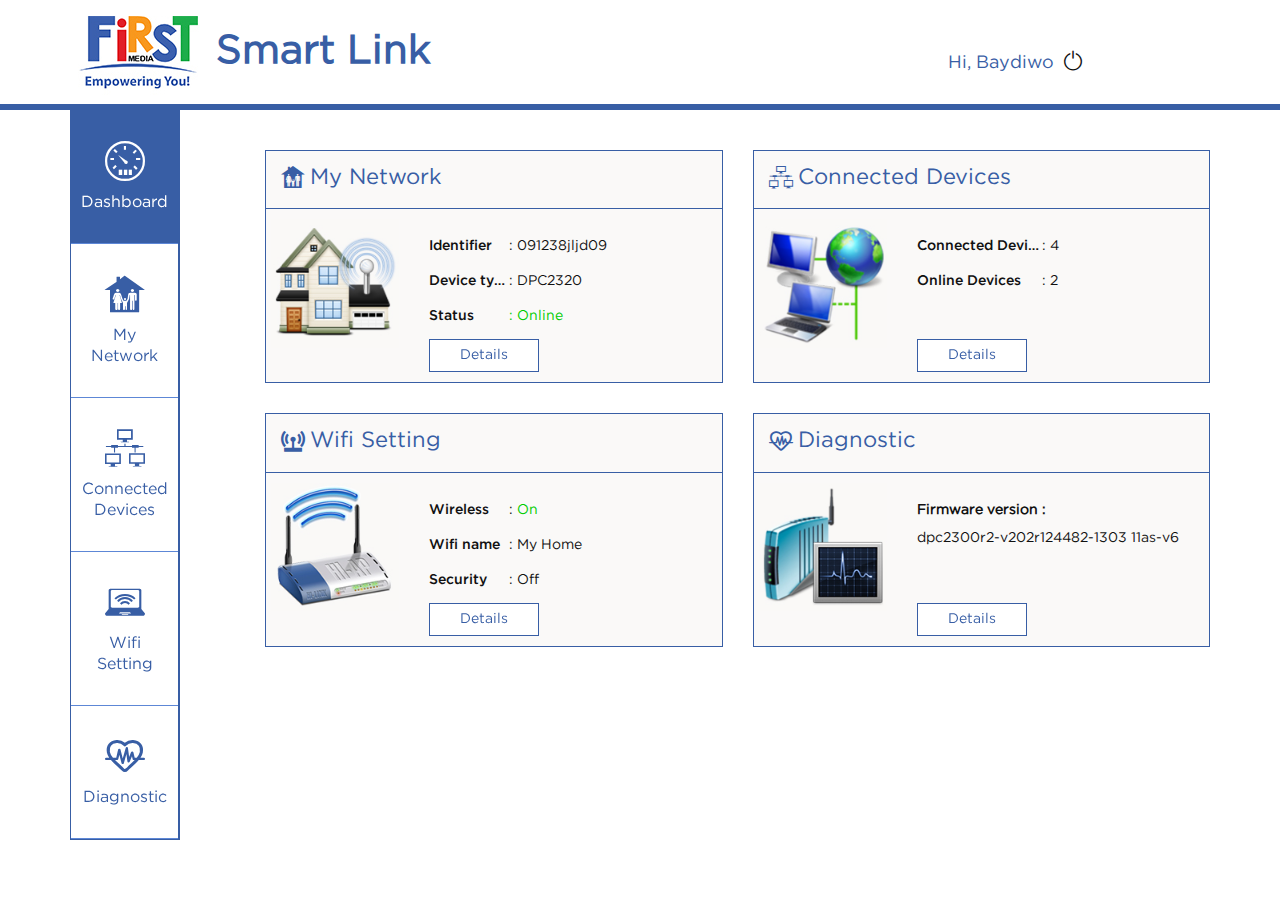
==== index.html @ 2c09eb11 "First Upload" ====
<!DOCTYPE html>
<html lang="en" class="no-js">
  <head>
    <meta charset="utf-8">
    <meta http-equiv="X-UA-Compatible" content="IE=edge">
    <meta name="viewport" content="width=device-width, initial-scale=1">
    <meta name="author" content="Bayu Adi Wibowo">
    <title>First Media Smart Link</title>

    <!-- Bootstrap -->
    <link href="css/bootstrap.css" rel="stylesheet">
    <link href="css/style.css" rel="stylesheet" media="screen">
    <link href="css/media.css" rel="stylesheet" media="all">

    <!-- overlaymenu -->
    <link rel="stylesheet" type="text/css" href="css/overlay-menu.css" />
    <script src="js/modernizr.custom.js"></script>

    <!-- HTML5 shim and Respond.js for IE8 support of HTML5 elements and media queries -->
    <!-- WARNING: Respond.js doesn't work if you view the page via file:// -->
    <!--[if lt IE 9]>
      <script src="https://oss.maxcdn.com/html5shiv/3.7.2/html5shiv.min.js"></script>
      <script src="https://oss.maxcdn.com/respond/1.4.2/respond.min.js"></script>
    <![endif]-->
  </head>
  <body>
    <header>
        <div class="container">
            <div class="row">
                <div class="col-md-5 pull-left col-xs-12">
                    <div class="logo">
                        <img src="img/logo.jpg" alt="Back to First Media" class="pull-left img-responsive"> <h1 class="pull-left">Smart Link</h1>
                    </div>
                </div>
                <div class="col-md-3 pull-right col-xs-12">
                    <div class="current-user">
                        <span class="user-name">Hi, Baydiwo</span>
                        <span class="log-off"><a href=""><i class="flaticon-log-off"></i></a></span>
                        <button id="trigger-overlay" type="button" class="navbar-toggle collapsed">
                            <span class="sr-only">Toggle navigation</span>
                            <span class="icon-bar"></span>
                            <span class="icon-bar"></span>
                            <span class="icon-bar"></span>
                        </button>
                    </div>

                </div>
            </div>
        </div>
    </header>
    <article>
        <div class="container">
            <div class="row">
                <div class="col-md-2 col-sm-12">
                    <nav>
                        <ul class="list-unstyled">
                            <li class="active">
                                <a href="index.html" class="hvr-sweep-to-left">
                                    <i class="flaticon-dashboard"></i>
                                    <span>Dashboard</span>
                                </a>
                            </li>
                            <li>
                                <a href="my-network.html" class="hvr-sweep-to-left">
                                    <i class="flaticon-my-network "></i>
                                    <span>My <br class="none"> Network</span>
                                </a>
                            </li>
                            <li>
                                <a href="connected-devices.html" class="hvr-sweep-to-left">
                                    <i class="flaticon-connected-devices"></i>
                                    <span>Connected <br class="none"> Devices</span>
                                </a>
                            </li>
                            <li>
                                <a href="wifi-setting.html" class="hvr-sweep-to-left">
                                    <i class="flaticon-wifi-setting"></i>
                                    <span>Wifi <br class="none"> Setting</span>
                                </a>
                            </li>
                            <li>
                                <a href="diagnostic.html" class="hvr-sweep-to-left">
                                    <i class="flaticon-diagnostic"></i>
                                    <span>Diagnostic</span>
                                </a>
                            </li>
                        </ul>
                    </nav>
                </div><!-- left-sidebar -->
                <div class="clearfix visible-xs-block visible-sm-block"></div>
                <div class="col-md-10 col-sm-12">
                    <div class="dashboard">
                        <div class="row">
                            <div class="col-md-6 col-sm-6 col-xs-12">
                                <div class="box box-my-network pull-left">
                                    <div class="title pull-left">
                                        <i class="flaticon-my-network"></i><h3>My Network</h3>
                                    </div>
                                    <div class="details pull-left">
                                        <div class="row">
                                            <div class="col-xs-4">
                                                <div class="icon">
                                                    <img class="img-responsive" src="img/icon-mynetwork.jpg" alt="My Network">
                                                </div>
                                            </div>
                                            <div class="col-xs-8">
                                                <div class="info">
                                                    <dl class="dl-horizontal">
                                                        <dt>Identifier</dt><dd>: 091238jljd09</dd>
                                                        <dt>Device type</dt><dd>: DPC2320</dd>
                                                        <dt>Status</dt><dd><span class="green">: Online</span></dd>
                                                    </dl>
                                                    <a href="#" class="more-details hvr-rectangle-out">Details</a>
                                                </div>
                                            </div>
                                        </div>
                                    </div>
                                </div><!-- box -->
                                <div class="box box-my-network box-2nd-row pull-left">
                                    <div class="title pull-left">
                                        <i class="flaticon-wifi-setting2"></i><h3>Wifi Setting</h3>
                                    </div>
                                    <div class="details pull-left">
                                        <div class="row">
                                            <div class="col-xs-4">
                                                <div class="icon">
                                                    <img class="img-responsive" src="img/icon-wifisetting.jpg" alt="My Network">
                                                </div>
                                            </div>
                                            <div class="col-xs-8">
                                                <div class="info">
                                                    <dl class="dl-horizontal">
                                                        <dt>Wireless</dt><dd>: <span class="green">On</span></dd>
                                                        <dt>Wifi name</dt><dd>: My Home</dd>
                                                        <dt>Security</dt><dd>: Off</dd>
                                                    </dl>
                                                    <a href="#" class="more-details hvr-rectangle-out">Details</a>
                                                </div>
                                            </div>
                                        </div>
                                    </div>
                                </div><!-- box -->
                            </div>
                            <div class="col-md-6 col-sm-6 col-xs-12">
                                <div class="box box-connected-devices pull-left">
                                    <div class="title pull-left">
                                        <i class="flaticon-connected-devices"></i><h3>Connected Devices</h3>
                                    </div>
                                    <div class="details pull-left">
                                        <div class="row">
                                            <div class="col-xs-4">
                                                <div class="icon">
                                                    <img class="img-responsive" src="img/icon-connecteddevices.jpg" alt="Connected Device">
                                                </div>
                                            </div>
                                            <div class="col-xs-8">
                                                <div class="info">
                                                    <dl class="dl-horizontal">
                                                        <dt>Connected Devices</dt><dd>: 4</dd>
                                                        <dt>Online Devices</dt><dd>: 2</dd>
                                                    </dl>
                                                    <a href="#" class="more-details hvr-rectangle-out">Details</a>
                                                </div>
                                            </div>
                                        </div>
                                    </div>
                                </div><!-- box -->
                                <div class="box box-diagnostic box-2nd-row pull-left">
                                    <div class="title pull-left">
                                        <i class="flaticon-diagnostic"></i><h3>Diagnostic</h3>
                                    </div>
                                    <div class="details pull-left">
                                        <div class="row">
                                            <div class="col-xs-4">
                                                <div class="icon">
                                                    <img class="img-responsive" src="img/icon-diagnostics.jpg" alt="Diagnostic">
                                                </div>
                                            </div>
                                            <div class="col-xs-8">
                                                <div class="info">
                                                    <dl>
                                                        <dt>Firmware version :</dt><dd>dpc2300r2-v202r124482-1303
11as-v6</dd>
                                                    </dl>
                                                    <a href="#" class="more-details hvr-rectangle-out">Details</a>
                                                </div>
                                            </div>
                                        </div>
                                    </div>
                                </div><!-- box -->
                            </div>
                        </div>
                    </div>
                </div><!-- rightbar -->
            </div>
        </div><!-- container -->
    </article>
    <!-- open/close -->
    <div class="overlay overlay-hugeinc">
        <button type="button" class="overlay-close">Close</button>
        <nav>
            <ul>
                <li class="active">
                    <a href="index.html">
                        <i class="flaticon-dashboard"></i>
                        <span>Dashboard</span>
                    </a>
                </li>
                <li>
                    <a href="my-network.html">
                        <i class="flaticon-my-network "></i>
                        <span>My <br class="none"> Network</span>
                    </a>
                </li>
                <li>
                    <a href="connected-devices.html">
                        <i class="flaticon-connected-devices"></i>
                        <span>Connected <br class="none"> Devices</span>
                    </a>
                </li>
                <li>
                    <a href="wifi-setting.html">
                        <i class="flaticon-wifi-setting"></i>
                        <span>Wifi <br class="none"> Setting</span>
                    </a>
                </li>
                <li>
                    <a href="diagnostic.html">
                        <i class="flaticon-diagnostic"></i>
                        <span>Diagnostic</span>
                    </a>
                </li>
            </ul>
        </nav>
    </div>
    <!-- jQuery (necessary for Bootstrap's JavaScript plugins) -->
    <script src="js/jquery.js"></script>
    <!-- Include all compiled plugins (below), or include individual files as needed -->
    <script src="js/bootstrap.min.js"></script>

    <!-- overlaymenu dependencies -->
    <script src="js/classie.js"></script>
    <script src="js/demo1.js"></script>
    <!-- <div>Icons made by <a href="http://www.flaticon.com/authors/freepik" title="Freepik">Freepik</a>, <a href="http://www.flaticon.com/authors/simpleicon" title="SimpleIcon">SimpleIcon</a>, <a href="http://www.flaticon.com/authors/google" title="Google">Google</a> from <a href="http://www.flaticon.com" title="Flaticon">www.flaticon.com</a>             is licensed by <a href="http://creativecommons.org/licenses/by/3.0/" title="Creative Commons BY 3.0">CC BY 3.0</a></div> -->
  </body>
</html>
---- css/style.css ----
@import "fonts/gothbookmed.css";@import "fonts/gothbook.css";@import "icon/flaticon.css";@import "hover.css";a{-webkit-transition:all 0.3s ease;-moz-transition:all 0.3s ease;-o-transition:all 0.3s ease;transition:all 0.3s ease;color:#385ea5}a:hover{text-decoration:none}button,input{background:none;outline:none;border:none}body{font:12px/1.5em 'Conv_gothbook';color:#111}p{font:normal 14px/1.5em 'Conv_gothbook'}.rounded{-webkit-border-radius:15px;-webkit-background-clip:padding-box;-moz-border-radius:15px;-moz-background-clip:padding;border-radius:15px;background-clip:padding-box}.no-padding{padding:0}.double-padding{padding:30px}.container{max-vwidth:970px;position:relative;overflow:hidden}h1{font-size:40px;color:#385ea5;font-family:'Conv_gothbook';font-weight:600}h2{font-size:30px;color:#385ea5;font-weight:400}h3{font-size:22px;color:#385ea5}h4{font-size:18px;color:#385ea5}p{font-size:16px;color:#111;font-family:'Conv_gothbook';margin:0}body{font:14px/1.5em 'Conv_gothbook';color:#111}.green{color:#0c0}.red{color:#c00}a.more-details,input.more-details,button.more-details{padding:5px 30px;border:1px solid #385ea5;color:#385ea5;font-size:14px;font-weight:400;font-family:'Conv_gothbook'}a.more-details:hover,input.more-details:hover,button.more-details:hover{color:#fff}input.more-details:hover{background:#385ea5}.form-acs{border:1px solid #385ea5;color:#333;font-family:'Conv_gothbook';font-weight:400;font-size:12px;background:#fff;padding:0 5px;width:140px;height:20px}.info dl.dl-horizontal{margin:10px 0}.info dl.dl-horizontal dt{text-align:left;font-weight:400}.info dl.dl-horizontal dt,.info dl.dl-horizontal dd{line-height:2.5em}.info dl{margin-bottom:10px}.info dl>dt{line-height:2.5em}.toggle{text-align:right}.toggle .formField{display:inline-block}.toggle .formField label{font-weight:400;font-size:14px;font-family:'Conv_gothbook'}.toggle .formValue{font-size:10pt;color:#7a7a7a;display:inline-block;text-align:left;margin:0;padding:.25em;text-align:top}.toggle .slider-frame{position:relative;display:block;margin:0;padding:0;margin:0 auto;width:83px;height:25px;background-color:#0c0;background-repeat:no-repeat;margin-right:5px}.toggle .slider-frame .slider-button{display:inline-block;margin:0;padding:0;width:70px;height:25px;line-height:27px;background:#ccc;color:#fff;font-family:Helvetica;font-size:12px;text-align:center;cursor:pointer}.toggle .slider-frame .slider-button.on{margin-left:13px;background:#0c0;user-select:none}.toggle .slider-frame.on{position:relative;display:block;margin:0;padding:0;margin:0 auto;width:83px;height:25px;background-color:#f00;background-repeat:no-repeat;user-select:none;margin-right:5px}.toggle .slider-frame:before{background:#f00;user-select:none}.toggle .slider-frame .slider-button:before{position:absolute;display:block;margin:0;padding:0;width:43px;height:12px;content:''}.navbar-toggle .icon-bar{background:#111}header{height:110px;width:100%;border-bottom:6px solid #385ea5}header .logo h1{margin-top:30px;margin-left:10px}header .current-user{margin-top:50px}header .current-user .user-name{color:#385ea5;margin-right:5px}header .current-user .log-off i{color:#111}header .current-user .user-name{font-size:18px}article nav{position:relative;width:110px;border:1px solid #385ea5;border-right:2px solid #385ea5}article nav:after{content:"";border-right:2px solid #385ea5;right:-2px;top:0;height:500%;position:absolute;width:0;display:block}article nav ul{margin:0;padding:0}article nav ul li{display:block}article nav ul li a{width:100%;padding:40px 0 30px 0;border-bottom:1px solid #5d87d6;background:#fff;text-align:center;display:block;font-size:16px}article nav ul li a [class^="flaticon-"]:before,article nav ul li a [class*=" flaticon-"]:before,article nav ul li a [class^="flaticon-"]:after,article nav ul li a [class*=" flaticon-"]:after{font-size:40px}article nav ul li a i,article nav ul li a span{display:block}article nav ul li a span{margin-top:10px}article nav ul li a:hover{color:#fff}article nav ul li.active a{background:#385ea5;color:#fff}article .dashboard{margin-top:40px}article .dashboard .box{width:100%;border:1px solid #385ea5;background:#faf9f8}article .dashboard .box .title{width:100%;border-bottom:1px solid #385ea5;padding:15px;color:#385ea5}article .dashboard .box .title i{vertical-align:middle}article .dashboard .box .title [class^="flaticon-"]:before,article .dashboard .box .title [class*=" flaticon-"]:before,article .dashboard .box .title [class^="flaticon-"]:after,article .dashboard .box .title [class*=" flaticon-"]:after{font-size:24px}article .dashboard .box .title h3{margin:0 0 0 5px;display:inline-block}article .dashboard .box .details{width:100%;padding:10px 5px}article .dashboard .box .details .info{margin-top:10px}article .dashboard .box .details .info dl.dl-horizontal{height:100px}article .dashboard .box .details .info dl.dl-horizontal dt{width:80px;font-family:'Conv_gothbookmed'}article .dashboard .box .details .info dl.dl-horizontal dd{margin-left:80px}article .dashboard .box .details .info dl{height:100px}article .dashboard .box-2nd-row{margin-top:30px}article .dashboard .box-connected-devices dl dt{width:125px !important}article .dashboard .box-connected-devices dl dl{margin-left:125px !important}article .page-title{width:100%;padding-left:15px;border-bottom:1px solid #385ea5;color:#385ea5;margin-bottom:20px;position:relative}article .page-title i{vertical-align:middle}article .page-title [class^="flaticon-"]:before,article .page-title [class*=" flaticon-"]:before,article .page-title [class^="flaticon-"]:after,article .page-title [class*=" flaticon-"]:after{font-size:30px}article .page-title h2{display:inline-block;margin-left:10px}article .page-title .toggle{margin-top:20px;float:right}article .page-title .toggle label{font-weight:600}article .page-title:before{border-bottom:1px solid #b7c5df;position:absolute;left:0;width:100%;height:1px;display:block;right:0;bottom:0;pointer-events:none;content:""}article .my-network .content-my-network{width:100%;background:#faf9f8;border:1px solid #385ea5}article .my-network .content-my-network table.table-bordered,article .my-network .content-my-network td{border:1px solid #dee3ec}article .my-network .content-my-network table{margin-bottom:0}article .my-network .content-my-network table th{font-size:22px;color:#385ea5;border-bottom:1px solid #385ea5;font-weight:400}article .my-network .content-my-network table td:nth-child(odd){text-align:center;vertical-align:middle}article .my-network .content-my-network table td:nth-child(even){padding:10px 20px}article .my-network .content-my-network .info dl.dl-horizontal dt{width:100px}article .my-network .content-my-network .info dl.dl-horizontal dd{margin-left:100px}article .connected-devices .content-connected-devices{background:#faf9f8;border:1px solid #385ea5;padding:30px}article .connected-devices .content-connected-devices table{margin-top:10px;font-size:13px}article .connected-devices .content-connected-devices table td,article .connected-devices .content-connected-devices table th{padding:15px 10px}article .connected-devices .content-connected-devices table th{border-top:3px solid #385ea5;border-bottom:3px solid #385ea5;text-align:center;font-family:'Conv_gothbookmed';font-weight:400}article .connected-devices .content-connected-devices table tr{border-color:#dee3ec}article .connected-devices .content-connected-devices table tr td{text-align:center;vertical-align:middle;border-bottom:1px solid #dee3ec}article .wifi-setting .content-wifi-setting{background:#faf9f8;border:1px solid #385ea5}article .wifi-setting .content-wifi-setting .box-title{width:100%;padding:20px;border-bottom:1px solid #d3dae7}article .wifi-setting .content-wifi-setting .box-title h3{margin:0}article .wifi-setting .content-wifi-setting .setup{width:100%;padding:20px;border-top:1px solid #6c87bb;border-bottom:1px solid #d3dae7}article .wifi-setting .content-wifi-setting .setup dl.dl-horizontal{margin-bottom:0}article .wifi-setting .content-wifi-setting .setup dl.dl-horizontal dt{width:115px;text-align:right;font-weight:400;font-family:'Conv_gothbook';height:35px}article .wifi-setting .content-wifi-setting .setup dl.dl-horizontal dd{margin-left:125px}article .wifi-setting .content-wifi-setting .setup dl.dl-horizontal dd .toggle{float:left}article .wifi-setting .content-wifi-setting .more-action{border-top:1px solid #6c87bb;padding:20px;width:100%}article .diagnostic .content-diagnostic{background:#faf9f8;border:1px solid #385ea5}article .diagnostic .content-diagnostic .box-title{width:100%;padding:20px;border-bottom:1px solid #d3dae7}article .diagnostic .content-diagnostic .box-title h3{margin:0}article .diagnostic .content-diagnostic .setup{width:100%;padding:20px;border-top:1px solid #6c87bb;border-bottom:1px solid #d3dae7}article .diagnostic .content-diagnostic .setup dl.dl-horizontal{margin-bottom:0}article .diagnostic .content-diagnostic .setup dl.dl-horizontal dt{width:130px;text-align:left;font-weight:400;font-family:'Conv_gothbook';height:35px}article .diagnostic .content-diagnostic .setup dl.dl-horizontal dd{margin-left:130px}article .diagnostic .content-diagnostic span.glyphicon{vertical-align:text-top;font-size:16px}
---- css/media.css ----
@media (max-width:568px){h1{font-size:30px}h2{font-size:20px}h3{font-size:16px}h4{font-size:14px}p{font-size:10px}body{font:10px}.none{display:none !important}a.more-details,input.more-details,button.more-details{font-size:12px}header{height:80px}header .current-user{margin-top:0}header .current-user .user-name{font-size:14px}header .logo img{width:60px}header .logo h1{margin-top:5px}header .navbar-toggle{margin:0;padding:3px}.overlay nav{font-size:16px !important}.overlay ul li{height:calc(13.8%) !important}.overlay .overlay-close{height:20px !important;width:20px !important}article nav{display:none;border-width:0 !important;width:100% !important}article nav:after{display:none}article nav ul{margin:0;padding:0}article nav ul li{float:left;width:20%}article nav ul li a{border-right:1px solid #5d87d6;padding:10px !important;height:auto;line-height:1.1em;font-size:10px !important}article nav ul li a [class^="flaticon-"]:before,article nav ul li a [class*=" flaticon-"]:before,article nav ul li a [class^="flaticon-"]:after,article nav ul li a [class*=" flaticon-"]:after{font-size:15px !important}article nav ul li a span{margin-top:0 !important}article .dashboard{margin-top:20px}article .dashboard .box .details .info{margin-top:0}article dl.dl-horizontal,article dl{height:auto !important}article dl.dl-horizontal dt,article dl dt,article dl.dl-horizontal dd,article dl dd{font-size:10px;margin-left:0 !important}}@media (min-width:568px) and (max-width:1024px){h1{font-size:30px}h2{font-size:20px}h3{font-size:16px}h4{font-size:14px}p{font-size:10px}body{font:10px}.none{display:none !important}a.more-details,input.more-details,button.more-details{font-size:12px}.overlay nav{height:50%;font-size:18px}.overlay .overlay-close{height:20px;width:20px}header{height:80px}header .current-user{margin-top:25px}header .current-user .user-name{font-size:16px}header .logo img{width:100px}header .logo h1{margin-top:20px}article nav{width:100% !important;border-width:0 !important}article nav:after{display:none}article nav ul{margin:0;padding:0}article nav ul li{float:left;width:20%}article nav ul li a{border-right:1px solid #5d87d6;padding:10px !important;height:auto;font-size:12px !important}article nav ul li a [class^="flaticon-"]:before,article nav ul li a [class*=" flaticon-"]:before,article nav ul li a [class^="flaticon-"]:after,article nav ul li a [class*=" flaticon-"]:after{font-size:20px !important}article nav ul li a span{margin-top:0 !important}article .dashboard{margin-top:20px}article .dashboard .box .details .info{margin-top:0}article dl.dl-horizontal,article dl{height:auto !important}article dl.dl-horizontal dt,article dl dt,article dl.dl-horizontal dd,article dl dd{font-size:10px;margin-left:0 !important}}
---- css/overlay-menu.css ----
/* Overlay style */
.overlay {
	position: fixed;
	width: 100%;
	height: 100%;
	top: 0;
	left: 0;
	background: rgba(56,94,165,0.9);
}

/* Overlay closing cross */
.overlay .overlay-close {
	width: 80px;
	height: 80px;
	position: absolute;
	right: 20px;
	top: 20px;
	overflow: hidden;
	border: none;
	background: url(../img/cross.png) no-repeat center center;
	text-indent: 200%;
	color: transparent;
	outline: none;
	z-index: 100;
}

/* Menu style */
.overlay nav {
	text-align: center;
	position: relative;
	top: 50%;
	height: 60%;
	font-size: 54px;
	-webkit-transform: translateY(-50%);
	transform: translateY(-50%);
}

.overlay ul {
	list-style: none;
	padding: 0;
	margin: 0 auto;
	display: inline-block;
	height: 100%;
	position: relative;
}

.overlay ul li {
	display: block;
	height: 20%;
	height: calc(100% / 5);
	min-height: 54px;
}

.overlay ul li a {
	font-weight: 300;
	display: block;
	color: #fff;
	-webkit-transition: color 0.2s;
	transition: color 0.2s;
}

.overlay ul li a:hover,
.overlay ul li a:focus {
	color: #e3fcb1;
}

/* Effects */
.overlay-hugeinc {
	opacity: 0;
	visibility: hidden;
	-webkit-transition: opacity 0.5s, visibility 0s 0.5s;
	transition: opacity 0.5s, visibility 0s 0.5s;
}

.overlay-hugeinc.open {
	opacity: 1;
	visibility: visible;
	-webkit-transition: opacity 0.5s;
	transition: opacity 0.5s;
}

.overlay-hugeinc nav {
	-webkit-perspective: 1200px;
	perspective: 1200px;
}

.overlay-hugeinc nav ul {
	opacity: 0.4;
	-webkit-transform: translateY(-25%) rotateX(35deg);
	transform: translateY(-25%) rotateX(35deg);
	-webkit-transition: -webkit-transform 0.5s, opacity 0.5s;
	transition: transform 0.5s, opacity 0.5s;
}

.overlay-hugeinc.open nav ul {
	opacity: 1;
	-webkit-transform: rotateX(0deg);
	transform: rotateX(0deg);
}

.overlay-hugeinc.close nav ul {
	-webkit-transform: translateY(25%) rotateX(-35deg);
	transform: translateY(25%) rotateX(-35deg);
}

@media screen and (max-height: 30.5em) {
	.overlay nav {
		height: 70%;
		font-size: 24px;
	}
	.overlay ul li {
		min-height: 34px;
		border-bottom: 1px solid #fff;
		width: 100%;
		line-height: 2.6em;
	}
	.overlay ul li:last-child {
		border-bottom: none;
	}
}
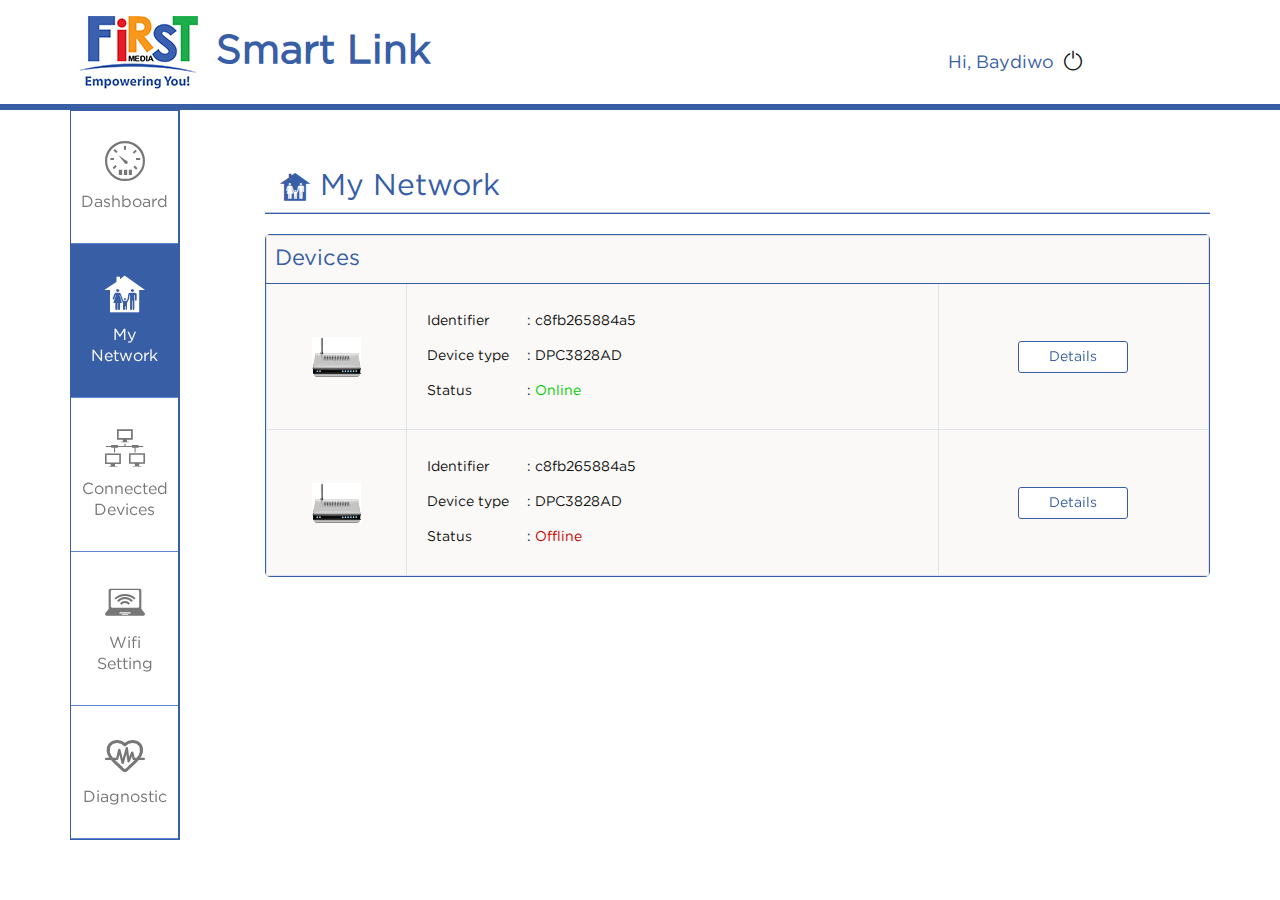
==== commit 32083375: "Finishing All Revision" ====
--- a/index.html
+++ b/index.html
@@ -51,34 +51,34 @@
     <article>
         <div class="container">
             <div class="row">
-                <div class="col-md-2 col-sm-12">
+                <div class="col-md-2 col-sm-12 col-xs-12">
                     <nav>
                         <ul class="list-unstyled">
-                            <li class="active">
-                                <a href="index.html" class="hvr-sweep-to-left">
+                            <li class="disabled">
+                                <a href="dashboard.html" class="hvr-sweep-to-left">
                                     <i class="flaticon-dashboard"></i>
                                     <span>Dashboard</span>
                                 </a>
                             </li>
-                            <li>
+                            <li class="active">
                                 <a href="my-network.html" class="hvr-sweep-to-left">
                                     <i class="flaticon-my-network "></i>
-                                    <span>My <br class="none"> Network</span>
-                                </a>
-                            </li>
-                            <li>
+                                    <span>My <br> Network</span>
+                                </a>
+                            </li>
+                            <li class="disabled">
                                 <a href="connected-devices.html" class="hvr-sweep-to-left">
                                     <i class="flaticon-connected-devices"></i>
-                                    <span>Connected <br class="none"> Devices</span>
-                                </a>
-                            </li>
-                            <li>
+                                    <span>Connected <br> Devices</span>
+                                </a>
+                            </li>
+                            <li class="disabled">
                                 <a href="wifi-setting.html" class="hvr-sweep-to-left">
                                     <i class="flaticon-wifi-setting"></i>
-                                    <span>Wifi <br class="none"> Setting</span>
-                                </a>
-                            </li>
-                            <li>
+                                    <span>Wifi <br> Setting</span>
+                                </a>
+                            </li>
+                            <li class="disabled">
                                 <a href="diagnostic.html" class="hvr-sweep-to-left">
                                     <i class="flaticon-diagnostic"></i>
                                     <span>Diagnostic</span>
@@ -88,106 +88,62 @@
                     </nav>
                 </div><!-- left-sidebar -->
                 <div class="clearfix visible-xs-block visible-sm-block"></div>
-                <div class="col-md-10 col-sm-12">
-                    <div class="dashboard">
+                <div class="col-md-10">
+                    <div class="dashboard my-network">
                         <div class="row">
-                            <div class="col-md-6 col-sm-6 col-xs-12">
-                                <div class="box box-my-network pull-left">
-                                    <div class="title pull-left">
-                                        <i class="flaticon-my-network"></i><h3>My Network</h3>
-                                    </div>
-                                    <div class="details pull-left">
-                                        <div class="row">
-                                            <div class="col-xs-4">
-                                                <div class="icon">
-                                                    <img class="img-responsive" src="img/icon-mynetwork.jpg" alt="My Network">
-                                                </div>
-                                            </div>
-                                            <div class="col-xs-8">
+                            <div class="col-md-12">
+                                <div class="page-title">
+                                    <i class="flaticon-my-network"></i><h2>My Network</h2>
+                                </div>
+                            </div>
+                        </div><!-- row -->
+                        <div class="row">
+                            <div class="col-md-12">
+                                <div class="page-content content-my-network">
+                                    <table class="table table-bordered table-my-network">
+                                        <tr>
+                                            <th colspan="3">Devices</th>
+                                        </tr>
+                                        <tr>
+                                            <td>
+                                                <div class="device-image">
+                                                    <img src="img/device1.jpg" alt="">
+                                                </div>
+                                            </td>
+                                            <td>
                                                 <div class="info">
                                                     <dl class="dl-horizontal">
-                                                        <dt>Identifier</dt><dd>: 091238jljd09</dd>
-                                                        <dt>Device type</dt><dd>: DPC2320</dd>
-                                                        <dt>Status</dt><dd><span class="green">: Online</span></dd>
+                                                        <dt>Identifier</dt><dd>: c8fb265884a5</dd>
+                                                        <dt>Device type</dt><dd>: DPC3828AD</dd>
+                                                        <dt>Status</dt><dd>:<span class="green"> Online</span></dd>
                                                     </dl>
-                                                    <a href="#" class="more-details hvr-rectangle-out">Details</a>
-                                                </div>
-                                            </div>
-                                        </div>
-                                    </div>
-                                </div><!-- box -->
-                                <div class="box box-my-network box-2nd-row pull-left">
-                                    <div class="title pull-left">
-                                        <i class="flaticon-wifi-setting2"></i><h3>Wifi Setting</h3>
-                                    </div>
-                                    <div class="details pull-left">
-                                        <div class="row">
-                                            <div class="col-xs-4">
-                                                <div class="icon">
-                                                    <img class="img-responsive" src="img/icon-wifisetting.jpg" alt="My Network">
-                                                </div>
-                                            </div>
-                                            <div class="col-xs-8">
+                                                </div>
+                                            </td>
+                                            <td>
+                                                <a href="dashboard.html" class="more-details hvr-rectangle-out">Details</a>
+                                            </td>
+                                        </tr>
+                                        <tr>
+                                            <td>
+                                                <div class="device-image">
+                                                    <img src="img/device1.jpg" alt="">
+                                                </div>
+                                            </td>
+                                            <td>
                                                 <div class="info">
                                                     <dl class="dl-horizontal">
-                                                        <dt>Wireless</dt><dd>: <span class="green">On</span></dd>
-                                                        <dt>Wifi name</dt><dd>: My Home</dd>
-                                                        <dt>Security</dt><dd>: Off</dd>
+                                                        <dt>Identifier</dt><dd>: c8fb265884a5</dd>
+                                                        <dt>Device type</dt><dd>: DPC3828AD</dd>
+                                                        <dt>Status</dt><dd>:<span class="red"> Offline</span></dd>
                                                     </dl>
-                                                    <a href="#" class="more-details hvr-rectangle-out">Details</a>
-                                                </div>
-                                            </div>
-                                        </div>
-                                    </div>
-                                </div><!-- box -->
-                            </div>
-                            <div class="col-md-6 col-sm-6 col-xs-12">
-                                <div class="box box-connected-devices pull-left">
-                                    <div class="title pull-left">
-                                        <i class="flaticon-connected-devices"></i><h3>Connected Devices</h3>
-                                    </div>
-                                    <div class="details pull-left">
-                                        <div class="row">
-                                            <div class="col-xs-4">
-                                                <div class="icon">
-                                                    <img class="img-responsive" src="img/icon-connecteddevices.jpg" alt="Connected Device">
-                                                </div>
-                                            </div>
-                                            <div class="col-xs-8">
-                                                <div class="info">
-                                                    <dl class="dl-horizontal">
-                                                        <dt>Connected Devices</dt><dd>: 4</dd>
-                                                        <dt>Online Devices</dt><dd>: 2</dd>
-                                                    </dl>
-                                                    <a href="#" class="more-details hvr-rectangle-out">Details</a>
-                                                </div>
-                                            </div>
-                                        </div>
-                                    </div>
-                                </div><!-- box -->
-                                <div class="box box-diagnostic box-2nd-row pull-left">
-                                    <div class="title pull-left">
-                                        <i class="flaticon-diagnostic"></i><h3>Diagnostic</h3>
-                                    </div>
-                                    <div class="details pull-left">
-                                        <div class="row">
-                                            <div class="col-xs-4">
-                                                <div class="icon">
-                                                    <img class="img-responsive" src="img/icon-diagnostics.jpg" alt="Diagnostic">
-                                                </div>
-                                            </div>
-                                            <div class="col-xs-8">
-                                                <div class="info">
-                                                    <dl>
-                                                        <dt>Firmware version :</dt><dd>dpc2300r2-v202r124482-1303
-11as-v6</dd>
-                                                    </dl>
-                                                    <a href="#" class="more-details hvr-rectangle-out">Details</a>
-                                                </div>
-                                            </div>
-                                        </div>
-                                    </div>
-                                </div><!-- box -->
+                                                </div>
+                                            </td>
+                                            <td>
+                                                <a href="#" class="more-details hvr-rectangle-out">Details</a>
+                                            </td>
+                                        </tr>
+                                    </table>
+                                </div>
                             </div>
                         </div>
                     </div>
@@ -201,30 +157,30 @@
         <nav>
             <ul>
                 <li class="active">
-                    <a href="index.html">
+                    <a href="dashboard.html">
                         <i class="flaticon-dashboard"></i>
                         <span>Dashboard</span>
                     </a>
                 </li>
-                <li>
+                <li class="disabled">
                     <a href="my-network.html">
                         <i class="flaticon-my-network "></i>
                         <span>My <br class="none"> Network</span>
                     </a>
                 </li>
-                <li>
+                <li class="disabled">
                     <a href="connected-devices.html">
                         <i class="flaticon-connected-devices"></i>
                         <span>Connected <br class="none"> Devices</span>
                     </a>
                 </li>
-                <li>
+                <li class="disabled">
                     <a href="wifi-setting.html">
                         <i class="flaticon-wifi-setting"></i>
                         <span>Wifi <br class="none"> Setting</span>
                     </a>
                 </li>
-                <li>
+                <li class="disabled">
                     <a href="diagnostic.html">
                         <i class="flaticon-diagnostic"></i>
                         <span>Diagnostic</span>
--- a/css/style.css
+++ b/css/style.css
@@ -1 +1 @@
-@import "fonts/gothbookmed.css";@import "fonts/gothbook.css";@import "icon/flaticon.css";@import "hover.css";a{-webkit-transition:all 0.3s ease;-moz-transition:all 0.3s ease;-o-transition:all 0.3s ease;transition:all 0.3s ease;color:#385ea5}a:hover{text-decoration:none}button,input{background:none;outline:none;border:none}body{font:12px/1.5em 'Conv_gothbook';color:#111}p{font:normal 14px/1.5em 'Conv_gothbook'}.rounded{-webkit-border-radius:15px;-webkit-background-clip:padding-box;-moz-border-radius:15px;-moz-background-clip:padding;border-radius:15px;background-clip:padding-box}.no-padding{padding:0}.double-padding{padding:30px}.container{max-vwidth:970px;position:relative;overflow:hidden}h1{font-size:40px;color:#385ea5;font-family:'Conv_gothbook';font-weight:600}h2{font-size:30px;color:#385ea5;font-weight:400}h3{font-size:22px;color:#385ea5}h4{font-size:18px;color:#385ea5}p{font-size:16px;color:#111;font-family:'Conv_gothbook';margin:0}body{font:14px/1.5em 'Conv_gothbook';color:#111}.green{color:#0c0}.red{color:#c00}a.more-details,input.more-details,button.more-details{padding:5px 30px;border:1px solid #385ea5;color:#385ea5;font-size:14px;font-weight:400;font-family:'Conv_gothbook'}a.more-details:hover,input.more-details:hover,button.more-details:hover{color:#fff}input.more-details:hover{background:#385ea5}.form-acs{border:1px solid #385ea5;color:#333;font-family:'Conv_gothbook';font-weight:400;font-size:12px;background:#fff;padding:0 5px;width:140px;height:20px}.info dl.dl-horizontal{margin:10px 0}.info dl.dl-horizontal dt{text-align:left;font-weight:400}.info dl.dl-horizontal dt,.info dl.dl-horizontal dd{line-height:2.5em}.info dl{margin-bottom:10px}.info dl>dt{line-height:2.5em}.toggle{text-align:right}.toggle .formField{display:inline-block}.toggle .formField label{font-weight:400;font-size:14px;font-family:'Conv_gothbook'}.toggle .formValue{font-size:10pt;color:#7a7a7a;display:inline-block;text-align:left;margin:0;padding:.25em;text-align:top}.toggle .slider-frame{position:relative;display:block;margin:0;padding:0;margin:0 auto;width:83px;height:25px;background-color:#0c0;background-repeat:no-repeat;margin-right:5px}.toggle .slider-frame .slider-button{display:inline-block;margin:0;padding:0;width:70px;height:25px;line-height:27px;background:#ccc;color:#fff;font-family:Helvetica;font-size:12px;text-align:center;cursor:pointer}.toggle .slider-frame .slider-button.on{margin-left:13px;background:#0c0;user-select:none}.toggle .slider-frame.on{position:relative;display:block;margin:0;padding:0;margin:0 auto;width:83px;height:25px;background-color:#f00;background-repeat:no-repeat;user-select:none;margin-right:5px}.toggle .slider-frame:before{background:#f00;user-select:none}.toggle .slider-frame .slider-button:before{position:absolute;display:block;margin:0;padding:0;width:43px;height:12px;content:''}.navbar-toggle .icon-bar{background:#111}header{height:110px;width:100%;border-bottom:6px solid #385ea5}header .logo h1{margin-top:30px;margin-left:10px}header .current-user{margin-top:50px}header .current-user .user-name{color:#385ea5;margin-right:5px}header .current-user .log-off i{color:#111}header .current-user .user-name{font-size:18px}article nav{position:relative;width:110px;border:1px solid #385ea5;border-right:2px solid #385ea5}article nav:after{content:"";border-right:2px solid #385ea5;right:-2px;top:0;height:500%;position:absolute;width:0;display:block}article nav ul{margin:0;padding:0}article nav ul li{display:block}article nav ul li a{width:100%;padding:40px 0 30px 0;border-bottom:1px solid #5d87d6;background:#fff;text-align:center;display:block;font-size:16px}article nav ul li a [class^="flaticon-"]:before,article nav ul li a [class*=" flaticon-"]:before,article nav ul li a [class^="flaticon-"]:after,article nav ul li a [class*=" flaticon-"]:after{font-size:40px}article nav ul li a i,article nav ul li a span{display:block}article nav ul li a span{margin-top:10px}article nav ul li a:hover{color:#fff}article nav ul li.active a{background:#385ea5;color:#fff}article .dashboard{margin-top:40px}article .dashboard .box{width:100%;border:1px solid #385ea5;background:#faf9f8}article .dashboard .box .title{width:100%;border-bottom:1px solid #385ea5;padding:15px;color:#385ea5}article .dashboard .box .title i{vertical-align:middle}article .dashboard .box .title [class^="flaticon-"]:before,article .dashboard .box .title [class*=" flaticon-"]:before,article .dashboard .box .title [class^="flaticon-"]:after,article .dashboard .box .title [class*=" flaticon-"]:after{font-size:24px}article .dashboard .box .title h3{margin:0 0 0 5px;display:inline-block}article .dashboard .box .details{width:100%;padding:10px 5px}article .dashboard .box .details .info{margin-top:10px}article .dashboard .box .details .info dl.dl-horizontal{height:100px}article .dashboard .box .details .info dl.dl-horizontal dt{width:80px;font-family:'Conv_gothbookmed'}article .dashboard .box .details .info dl.dl-horizontal dd{margin-left:80px}article .dashboard .box .details .info dl{height:100px}article .dashboard .box-2nd-row{margin-top:30px}article .dashboard .box-connected-devices dl dt{width:125px !important}article .dashboard .box-connected-devices dl dl{margin-left:125px !important}article .page-title{width:100%;padding-left:15px;border-bottom:1px solid #385ea5;color:#385ea5;margin-bottom:20px;position:relative}article .page-title i{vertical-align:middle}article .page-title [class^="flaticon-"]:before,article .page-title [class*=" flaticon-"]:before,article .page-title [class^="flaticon-"]:after,article .page-title [class*=" flaticon-"]:after{font-size:30px}article .page-title h2{display:inline-block;margin-left:10px}article .page-title .toggle{margin-top:20px;float:right}article .page-title .toggle label{font-weight:600}article .page-title:before{border-bottom:1px solid #b7c5df;position:absolute;left:0;width:100%;height:1px;display:block;right:0;bottom:0;pointer-events:none;content:""}article .my-network .content-my-network{width:100%;background:#faf9f8;border:1px solid #385ea5}article .my-network .content-my-network table.table-bordered,article .my-network .content-my-network td{border:1px solid #dee3ec}article .my-network .content-my-network table{margin-bottom:0}article .my-network .content-my-network table th{font-size:22px;color:#385ea5;border-bottom:1px solid #385ea5;font-weight:400}article .my-network .content-my-network table td:nth-child(odd){text-align:center;vertical-align:middle}article .my-network .content-my-network table td:nth-child(even){padding:10px 20px}article .my-network .content-my-network .info dl.dl-horizontal dt{width:100px}article .my-network .content-my-network .info dl.dl-horizontal dd{margin-left:100px}article .connected-devices .content-connected-devices{background:#faf9f8;border:1px solid #385ea5;padding:30px}article .connected-devices .content-connected-devices table{margin-top:10px;font-size:13px}article .connected-devices .content-connected-devices table td,article .connected-devices .content-connected-devices table th{padding:15px 10px}article .connected-devices .content-connected-devices table th{border-top:3px solid #385ea5;border-bottom:3px solid #385ea5;text-align:center;font-family:'Conv_gothbookmed';font-weight:400}article .connected-devices .content-connected-devices table tr{border-color:#dee3ec}article .connected-devices .content-connected-devices table tr td{text-align:center;vertical-align:middle;border-bottom:1px solid #dee3ec}article .wifi-setting .content-wifi-setting{background:#faf9f8;border:1px solid #385ea5}article .wifi-setting .content-wifi-setting .box-title{width:100%;padding:20px;border-bottom:1px solid #d3dae7}article .wifi-setting .content-wifi-setting .box-title h3{margin:0}article .wifi-setting .content-wifi-setting .setup{width:100%;padding:20px;border-top:1px solid #6c87bb;border-bottom:1px solid #d3dae7}article .wifi-setting .content-wifi-setting .setup dl.dl-horizontal{margin-bottom:0}article .wifi-setting .content-wifi-setting .setup dl.dl-horizontal dt{width:115px;text-align:right;font-weight:400;font-family:'Conv_gothbook';height:35px}article .wifi-setting .content-wifi-setting .setup dl.dl-horizontal dd{margin-left:125px}article .wifi-setting .content-wifi-setting .setup dl.dl-horizontal dd .toggle{float:left}article .wifi-setting .content-wifi-setting .more-action{border-top:1px solid #6c87bb;padding:20px;width:100%}article .diagnostic .content-diagnostic{background:#faf9f8;border:1px solid #385ea5}article .diagnostic .content-diagnostic .box-title{width:100%;padding:20px;border-bottom:1px solid #d3dae7}article .diagnostic .content-diagnostic .box-title h3{margin:0}article .diagnostic .content-diagnostic .setup{width:100%;padding:20px;border-top:1px solid #6c87bb;border-bottom:1px solid #d3dae7}article .diagnostic .content-diagnostic .setup dl.dl-horizontal{margin-bottom:0}article .diagnostic .content-diagnostic .setup dl.dl-horizontal dt{width:130px;text-align:left;font-weight:400;font-family:'Conv_gothbook';height:35px}article .diagnostic .content-diagnostic .setup dl.dl-horizontal dd{margin-left:130px}article .diagnostic .content-diagnostic span.glyphicon{vertical-align:text-top;font-size:16px}+@import "fonts/gothbookmed.css";@import "fonts/gothbook.css";@import "icon/flaticon.css";@import "hover.css";a{-webkit-transition:all 0.3s ease;-moz-transition:all 0.3s ease;-o-transition:all 0.3s ease;transition:all 0.3s ease;color:#385ea5}a:hover{text-decoration:none}button,input{background:none;outline:none;border:none}body{font:12px/1.5em 'Conv_gothbook';color:#111}p{font:normal 14px/1.5em 'Conv_gothbook'}.rounded{-webkit-border-radius:15px;-webkit-background-clip:padding-box;-moz-border-radius:15px;-moz-background-clip:padding;border-radius:15px;background-clip:padding-box}.no-padding{padding:0}.double-padding{padding:30px}.container{max-vwidth:970px;position:relative;overflow:hidden}h1{font-size:40px;color:#385ea5;font-family:'Conv_gothbook';font-weight:600}h2{font-size:30px;color:#385ea5;font-weight:400}h3{font-size:22px;color:#385ea5}h4{font-size:18px;color:#385ea5}p{font-size:16px;color:#111;font-family:'Conv_gothbook';margin:0}body{font:14px/1.5em 'Conv_gothbook';color:#111}.green{color:#0c0}.red{color:#c00}a.more-details,input.more-details,button.more-details{padding:5px 30px;border:1px solid #385ea5;color:#385ea5;font-size:14px;font-weight:400;font-family:'Conv_gothbook';-webkit-border-radius:3px;-webkit-background-clip:padding-box;-moz-border-radius:3px;-moz-background-clip:padding;border-radius:3px;background-clip:padding-box}a.more-details:hover,input.more-details:hover,button.more-details:hover{color:#fff}input.more-details{-webkit-border-radius:3px;-webkit-background-clip:padding-box;-moz-border-radius:3px;-moz-background-clip:padding;border-radius:3px;background-clip:padding-box}input.more-details:hover{background:#385ea5}.form-acs{-webkit-border-radius:3px;-webkit-background-clip:padding-box;-moz-border-radius:3px;-moz-background-clip:padding;border-radius:3px;background-clip:padding-box;border:1px solid #385ea5;color:#333;font-family:'Conv_gothbook';font-weight:400;font-size:12px;background:#fff;padding:0 5px;width:140px;height:20px}.form-acs:focus{-webkit-box-shadow:inset 0 1px 1px rgba(0, 0, 0, 0.075), 0 0 8px rgba(102, 175, 233, 0.6);-moz-box-shadow:inset 0 1px 1px rgba(0, 0, 0, 0.075), 0 0 8px rgba(102, 175, 233, 0.6);box-shadow:inset 0 1px 1px rgba(0, 0, 0, 0.075), 0 0 8px rgba(102, 175, 233, 0.6);overflow:visible}.info dl.dl-horizontal{margin:10px 0}.info dl.dl-horizontal dt{text-align:left;font-weight:400}.info dl.dl-horizontal dt,.info dl.dl-horizontal dd{line-height:2.5em}.info dl{margin-bottom:10px}.info dl>dt{line-height:2.5em}.toggle{text-align:right}.toggle .formField{display:inline-block}.toggle .formField label{font-weight:400;font-size:14px;font-family:'Conv_gothbook'}.toggle .formValue{font-size:10pt;color:#7a7a7a;display:inline-block;text-align:left;margin:0;padding:.25em;text-align:top}.toggle .slider-frame{position:relative;display:block;margin:0;padding:0;margin:0 auto;width:83px;height:25px;background-color:#c00;background-repeat:no-repeat;margin-right:5px}.toggle .slider-frame .slider-button{display:inline-block;margin:0;padding:0;width:70px;height:25px;line-height:27px;background:#ccc;color:#fff;font-family:Helvetica;font-size:12px;text-align:center;cursor:pointer;margin-left:13px;background:#474546;-webkit-transition:all 0.2s ease;-moz-transition:all 0.2s ease;-o-transition:all 0.2s ease;transition:all 0.2s ease}.toggle .slider-frame .slider-button.on{background:#0c0;user-select:none}.toggle .slider-frame.on{position:relative;display:block;margin:0;padding:0;margin:0 auto;width:83px;height:25px;background-color:#0c0;background-repeat:no-repeat;user-select:none;margin-right:5px}.toggle .slider-frame.on .slider-button{margin-left:0;background:#ccc}.toggle .slider-frame:before{background:#f00;user-select:none}.toggle .slider-frame .slider-button:before{position:absolute;display:block;margin:0;padding:0;width:43px;height:12px;content:''}.navbar-toggle .icon-bar{background:#111}header{height:110px;width:100%;border-bottom:6px solid #385ea5}header .logo h1{margin-top:30px;margin-left:10px}header .current-user{margin-top:50px}header .current-user .user-name{color:#385ea5;margin-right:5px}header .current-user .log-off i{color:#111}header .current-user .user-name{font-size:18px}article nav{position:relative;width:110px;border:1px solid #385ea5;border-right:2px solid #385ea5}article nav:after{content:"";border-right:2px solid #385ea5;right:-2px;top:0;height:500%;position:absolute;width:0;display:block}article nav ul{margin:0;padding:0}article nav ul li{display:block}article nav ul li a{width:100%;padding:40px 0 30px 0;border-bottom:1px solid #5d87d6;background:#fff;text-align:center;display:block;font-size:16px}article nav ul li a [class^="flaticon-"]:before,article nav ul li a [class*=" flaticon-"]:before,article nav ul li a [class^="flaticon-"]:after,article nav ul li a [class*=" flaticon-"]:after{font-size:40px}article nav ul li a i,article nav ul li a span{display:block}article nav ul li a span{margin-top:10px}article nav ul li a:hover{color:#fff}article nav ul li.active a{background:#385ea5;color:#fff}article nav ul li.disabled a{pointer-events:none;color:#777}article .dashboard{margin-top:40px}article .dashboard .box{width:100%;border:1px solid #385ea5;background:#faf9f8;-webkit-border-radius:5px;-webkit-background-clip:padding-box;-moz-border-radius:5px;-moz-background-clip:padding;border-radius:5px;background-clip:padding-box}article .dashboard .box .title{width:100%;border-bottom:1px solid #385ea5;padding:15px;color:#385ea5}article .dashboard .box .title i{vertical-align:middle}article .dashboard .box .title [class^="flaticon-"]:before,article .dashboard .box .title [class*=" flaticon-"]:before,article .dashboard .box .title [class^="flaticon-"]:after,article .dashboard .box .title [class*=" flaticon-"]:after{font-size:24px}article .dashboard .box .title h3{margin:0 0 0 5px;display:inline-block}article .dashboard .box .details{width:100%;padding:10px 5px}article .dashboard .box .details .info{margin-top:10px}article .dashboard .box .details .info dl.dl-horizontal{height:100px}article .dashboard .box .details .info dl.dl-horizontal dt{width:100px;font-family:'Conv_gothbookmed'}article .dashboard .box .details .info dl.dl-horizontal dd{margin-left:100px}article .dashboard .box .details .info dl{height:100px}article .dashboard .box-2nd-row{margin-top:30px}article .dashboard .box-connected-devices dl dt{width:140px !important}article .dashboard .box-connected-devices dl dl{margin-left:140px !important}article .page-title{width:100%;padding-left:15px;border-bottom:1px solid #385ea5;color:#385ea5;margin-bottom:20px;position:relative}article .page-title i{vertical-align:middle}article .page-title [class^="flaticon-"]:before,article .page-title [class*=" flaticon-"]:before,article .page-title [class^="flaticon-"]:after,article .page-title [class*=" flaticon-"]:after{font-size:30px}article .page-title h2{display:inline-block;margin-left:10px}article .page-title .toggle{margin-top:20px;float:right}article .page-title .toggle label{font-weight:600}article .page-title:before{border-bottom:1px solid #b7c5df;position:absolute;left:0;width:100%;height:1px;display:block;right:0;bottom:0;pointer-events:none;content:""}article .page-content{-webkit-border-radius:5px;-webkit-background-clip:padding-box;-moz-border-radius:5px;-moz-background-clip:padding;border-radius:5px;background-clip:padding-box}article .my-network .content-my-network{width:100%;background:#faf9f8;border:1px solid #385ea5}article .my-network .content-my-network table.table-bordered,article .my-network .content-my-network td{border:1px solid #dee3ec}article .my-network .content-my-network table{margin-bottom:0}article .my-network .content-my-network table th{font-size:22px;color:#385ea5;border-bottom:1px solid #385ea5;font-weight:400}article .my-network .content-my-network table td:nth-child(odd){text-align:center;vertical-align:middle}article .my-network .content-my-network table td:nth-child(even){padding:10px 20px}article .my-network .content-my-network .info dl.dl-horizontal dt{width:100px}article .my-network .content-my-network .info dl.dl-horizontal dd{margin-left:100px}article .connected-devices .content-connected-devices{background:#faf9f8;border:1px solid #385ea5;padding:30px}article .connected-devices .content-connected-devices table{margin-top:10px;font-size:13px}article .connected-devices .content-connected-devices table td,article .connected-devices .content-connected-devices table th{padding:15px 10px}article .connected-devices .content-connected-devices table th{border-top:3px solid #385ea5;border-bottom:3px solid #385ea5;text-align:center;font-family:'Conv_gothbookmed';font-weight:400}article .connected-devices .content-connected-devices table tr{border-color:#dee3ec}article .connected-devices .content-connected-devices table tr td{text-align:center;vertical-align:middle;border-bottom:1px solid #dee3ec}article .wifi-setting .content-wifi-setting{background:#faf9f8;border:1px solid #385ea5}article .wifi-setting .content-wifi-setting .box-title{width:100%;padding:20px;border-bottom:1px solid #d3dae7}article .wifi-setting .content-wifi-setting .box-title h3{margin:0}article .wifi-setting .content-wifi-setting .setup{width:100%;padding:20px;border-top:1px solid #6c87bb;border-bottom:1px solid #d3dae7}article .wifi-setting .content-wifi-setting .setup dl.dl-horizontal{margin-bottom:0}article .wifi-setting .content-wifi-setting .setup dl.dl-horizontal dt{width:115px;text-align:right;font-weight:400;font-family:'Conv_gothbook';height:35px}article .wifi-setting .content-wifi-setting .setup dl.dl-horizontal dd{margin-left:125px}article .wifi-setting .content-wifi-setting .setup dl.dl-horizontal dd .toggle{float:left}article .wifi-setting .content-wifi-setting .more-action{border-top:1px solid #6c87bb;padding:20px;width:100%}article .wifi-setting .content-wifi-setting .more-action .add-guest{text-align:left}article .wifi-setting .content-wifi-setting .more-action .action{text-align:right}article .diagnostic .content-diagnostic{background:#faf9f8;border:1px solid #385ea5}article .diagnostic .content-diagnostic .box-title{width:100%;padding:20px;border-bottom:1px solid #d3dae7}article .diagnostic .content-diagnostic .box-title h3{margin:0}article .diagnostic .content-diagnostic .setup{width:100%;padding:20px;border-top:1px solid #6c87bb;border-bottom:1px solid #d3dae7}article .diagnostic .content-diagnostic .setup dl.dl-horizontal{margin-bottom:0}article .diagnostic .content-diagnostic .setup dl.dl-horizontal dt{width:130px;text-align:left;font-weight:400;font-family:'Conv_gothbook';height:35px}article .diagnostic .content-diagnostic .setup dl.dl-horizontal dd{margin-left:130px}article .diagnostic .content-diagnostic span.glyphicon{vertical-align:text-top;font-size:16px}--- a/css/media.css
+++ b/css/media.css
@@ -1 +1 @@
-@media (max-width:568px){h1{font-size:30px}h2{font-size:20px}h3{font-size:16px}h4{font-size:14px}p{font-size:10px}body{font:10px}.none{display:none !important}a.more-details,input.more-details,button.more-details{font-size:12px}header{height:80px}header .current-user{margin-top:0}header .current-user .user-name{font-size:14px}header .logo img{width:60px}header .logo h1{margin-top:5px}header .navbar-toggle{margin:0;padding:3px}.overlay nav{font-size:16px !important}.overlay ul li{height:calc(13.8%) !important}.overlay .overlay-close{height:20px !important;width:20px !important}article nav{display:none;border-width:0 !important;width:100% !important}article nav:after{display:none}article nav ul{margin:0;padding:0}article nav ul li{float:left;width:20%}article nav ul li a{border-right:1px solid #5d87d6;padding:10px !important;height:auto;line-height:1.1em;font-size:10px !important}article nav ul li a [class^="flaticon-"]:before,article nav ul li a [class*=" flaticon-"]:before,article nav ul li a [class^="flaticon-"]:after,article nav ul li a [class*=" flaticon-"]:after{font-size:15px !important}article nav ul li a span{margin-top:0 !important}article .dashboard{margin-top:20px}article .dashboard .box .details .info{margin-top:0}article dl.dl-horizontal,article dl{height:auto !important}article dl.dl-horizontal dt,article dl dt,article dl.dl-horizontal dd,article dl dd{font-size:10px;margin-left:0 !important}}@media (min-width:568px) and (max-width:1024px){h1{font-size:30px}h2{font-size:20px}h3{font-size:16px}h4{font-size:14px}p{font-size:10px}body{font:10px}.none{display:none !important}a.more-details,input.more-details,button.more-details{font-size:12px}.overlay nav{height:50%;font-size:18px}.overlay .overlay-close{height:20px;width:20px}header{height:80px}header .current-user{margin-top:25px}header .current-user .user-name{font-size:16px}header .logo img{width:100px}header .logo h1{margin-top:20px}article nav{width:100% !important;border-width:0 !important}article nav:after{display:none}article nav ul{margin:0;padding:0}article nav ul li{float:left;width:20%}article nav ul li a{border-right:1px solid #5d87d6;padding:10px !important;height:auto;font-size:12px !important}article nav ul li a [class^="flaticon-"]:before,article nav ul li a [class*=" flaticon-"]:before,article nav ul li a [class^="flaticon-"]:after,article nav ul li a [class*=" flaticon-"]:after{font-size:20px !important}article nav ul li a span{margin-top:0 !important}article .dashboard{margin-top:20px}article .dashboard .box .details .info{margin-top:0}article dl.dl-horizontal,article dl{height:auto !important}article dl.dl-horizontal dt,article dl dt,article dl.dl-horizontal dd,article dl dd{font-size:10px;margin-left:0 !important}}+@media (max-width:568px){h1{font-size:30px}h2{font-size:20px}h3{font-size:16px}h4{font-size:14px}p{font-size:10px}body{font:10px}.none{display:none !important}a.more-details,input.more-details,button.more-details{font-size:12px}header{height:80px}header .current-user{margin-top:0}header .current-user .user-name{font-size:14px}header .logo img{width:60px}header .logo h1{margin-top:5px}header .navbar-toggle{margin:0;padding:3px}.overlay nav{font-size:16px !important}.overlay ul li{height:calc(13.8%) !important;border-bottom:none !important}.overlay .overlay-close{height:20px !important;width:20px !important}.toggle{text-align:left !important}article nav{display:none}article .box.box-connected-devices{margin-top:30px}article .box.box-diagnostic{margin-bottom:30px}article .dashboard{margin-top:20px}article .dashboard .box .details .info{margin-top:0}article dl.dl-horizontal,article dl{height:auto !important}article dl.dl-horizontal dt,article dl dt,article dl.dl-horizontal dd,article dl dd{font-size:10px;margin-left:0 !important;text-align:left !important;height:auto !important}article dd{margin-bottom:10px}article .more-action .add-guest,article .more-action .action{text-align:center !important}article .more-action .add-guest{margin-bottom:10px}.content-connected-devices table,.content-connected-devices thead,.content-connected-devices tbody,.content-connected-devices th,.content-connected-devices td,.content-connected-devices tr{display:block}.content-connected-devices thead tr{position:absolute;top:-9999px;left:-9999px}.content-connected-devices th{padding:5px !important}.content-connected-devices td{border:none;position:relative;padding:5px 5px 5px 60% !important;font-size:10px;text-align:left !important}.content-connected-devices td img{width:35px}.content-connected-devices td:before{position:absolute;top:6px;left:6px;width:45%;white-space:nowrap;font-size:10px}.content-connected-devices tr:nth-of-type(1){display:none}.content-connected-devices .table-connected-devices td:nth-of-type(1):before{content:"Devices"}.content-connected-devices .table-connected-devices td:nth-of-type(2):before{content:"IP Address"}.content-connected-devices .table-connected-devices td:nth-of-type(3):before{content:"Current State"}.content-connected-devices .table-connected-devices td:nth-of-type(4):before{content:"Interface"}.content-connected-devices .table-connected-devices td:nth-of-type(5):before{content:"Hostname"}.content-connected-devices .table-connected-devices td:nth-of-type(6):before{content:"MAC Address"}.content-connected-devices .table-connected-devices td:nth-of-type(7):before{content:"Network Access"}.content-connected-devices .table-connected-devices th{padding:5px !important}.table-my-network .more-details{padding:inherit !important}}@media (min-width:568px) and (max-width:1024px){h1{font-size:30px}h2{font-size:20px}h3{font-size:16px}h4{font-size:14px}p{font-size:10px}body{font:10px}.none{display:none !important}a.more-details,input.more-details,button.more-details{font-size:12px}header{height:80px}header .current-user{margin-top:0}header .current-user .user-name{font-size:14px}header .logo img{width:60px}header .logo h1{margin-top:5px}header .navbar-toggle{margin:0;padding:3px}.overlay nav{font-size:16px !important}.overlay ul li{height:calc(13.8%) !important;border-bottom:none !important}.overlay .overlay-close{height:20px !important;width:20px !important}article nav{display:none}article .dashboard{margin-top:20px}article .dashboard .box .details .info{margin-top:0}article dl.dl-horizontal,article dl{height:auto !important}article dl.dl-horizontal dt,article dl dt,article dl.dl-horizontal dd,article dl dd{font-size:10px;margin-left:0 !important}}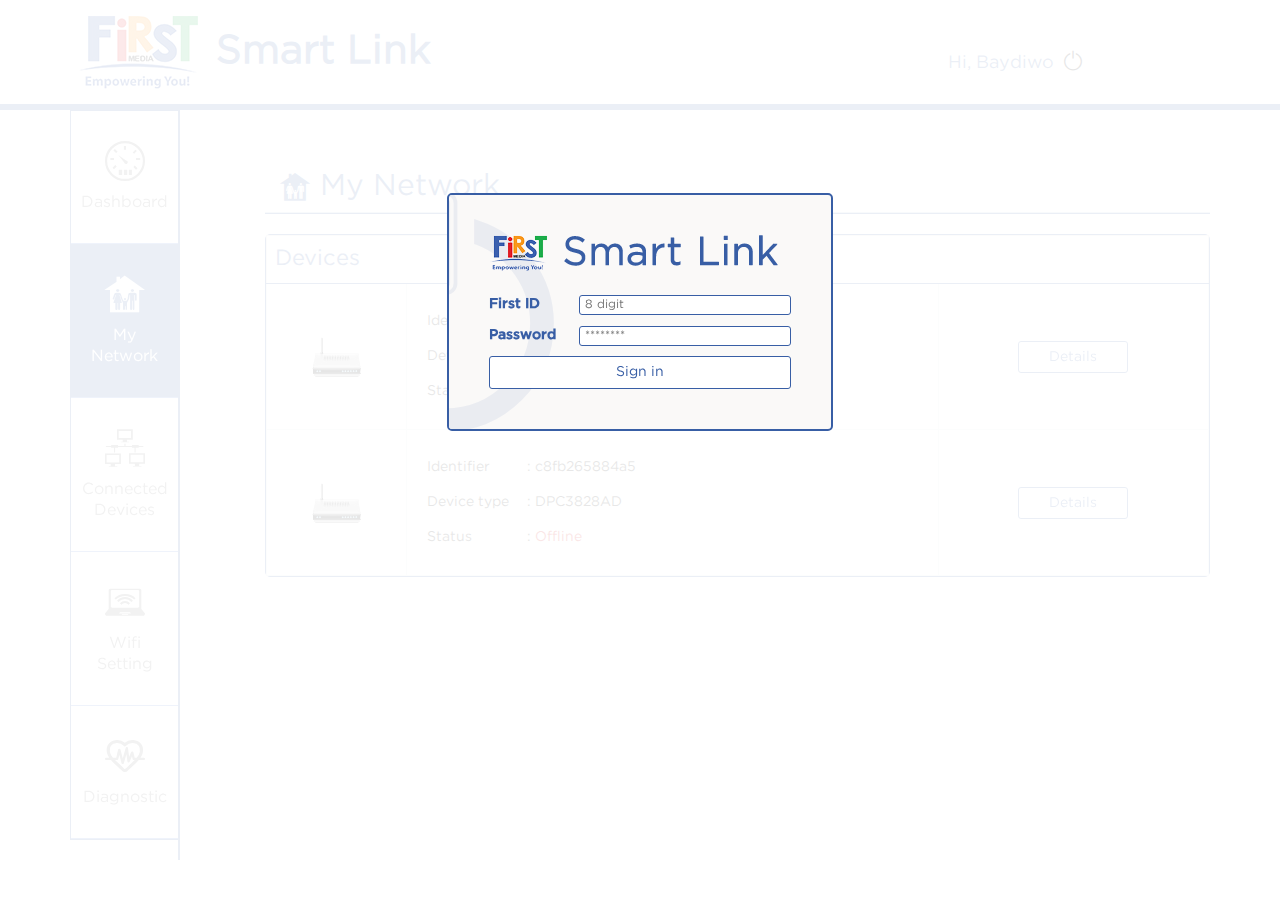
==== commit 24337964: "add overlay login in index.html" ====
--- a/index.html
+++ b/index.html
@@ -24,6 +24,33 @@
     <![endif]-->
   </head>
   <body>
+    <!-- login overlay -->
+    <div class="login-overlay">
+        <div class="container-fluid">
+            <div class="col-md-4 col-md-offset-4 col-sm-6 col-sm-offset-3 col-xs-12">
+                <div class="box">
+                    <i class="flaticon-log-off bg-logoff"></i>
+                    <div class="form-login">
+                        <div class="login-head pull-left">
+                            <img src="img/logo-login.png" alt="Back to First Media" class="img-responsive">
+                        </div>
+                        <form>
+                            <dl class="dl-horizontal">
+                                <dt>First ID </dt>
+                                <dd><input type="text" class="form-acs" placeholder="8 digit"></dd>
+                                <dt>Password </dt>
+                                <dd><input type="password" class="form-acs" placeholder="********"></dd>
+                            </dl>
+                            <input type="submit" class="more-details btn-sign-in hvr-rectangle-out" value="Sign in">
+                        </form>
+                    </div>
+                    <div class="clearfix"></div>
+                </div>
+            </div>
+        </div>
+    </div>
+    <!-- end of login overlay -->
+
     <header>
         <div class="container">
             <div class="row">
@@ -156,14 +183,14 @@
         <button type="button" class="overlay-close">Close</button>
         <nav>
             <ul>
-                <li class="active">
+                <li class="disabled">
                     <a href="dashboard.html">
                         <i class="flaticon-dashboard"></i>
                         <span>Dashboard</span>
                     </a>
                 </li>
-                <li class="disabled">
-                    <a href="my-network.html">
+                <li class="active">
+                    <a href="index.html">
                         <i class="flaticon-my-network "></i>
                         <span>My <br class="none"> Network</span>
                     </a>
@@ -197,6 +224,15 @@
     <!-- overlaymenu dependencies -->
     <script src="js/classie.js"></script>
     <script src="js/demo1.js"></script>
+    <script type="text/javascript">
+        $(document).ready(function() {
+            $(".btn-sign-in").on("click", function(e) {
+                e.preventDefault();
+                // $(".login-overlay").css("display","none");
+                $(".login-overlay").addClass("overlay-hugeinc");
+            });
+        });
+    </script>
     <!-- <div>Icons made by <a href="http://www.flaticon.com/authors/freepik" title="Freepik">Freepik</a>, <a href="http://www.flaticon.com/authors/simpleicon" title="SimpleIcon">SimpleIcon</a>, <a href="http://www.flaticon.com/authors/google" title="Google">Google</a> from <a href="http://www.flaticon.com" title="Flaticon">www.flaticon.com</a>             is licensed by <a href="http://creativecommons.org/licenses/by/3.0/" title="Creative Commons BY 3.0">CC BY 3.0</a></div> -->
   </body>
 </html>--- a/css/style.css
+++ b/css/style.css
@@ -1 +1 @@
-@import "fonts/gothbookmed.css";@import "fonts/gothbook.css";@import "icon/flaticon.css";@import "hover.css";a{-webkit-transition:all 0.3s ease;-moz-transition:all 0.3s ease;-o-transition:all 0.3s ease;transition:all 0.3s ease;color:#385ea5}a:hover{text-decoration:none}button,input{background:none;outline:none;border:none}body{font:12px/1.5em 'Conv_gothbook';color:#111}p{font:normal 14px/1.5em 'Conv_gothbook'}.rounded{-webkit-border-radius:15px;-webkit-background-clip:padding-box;-moz-border-radius:15px;-moz-background-clip:padding;border-radius:15px;background-clip:padding-box}.no-padding{padding:0}.double-padding{padding:30px}.container{max-vwidth:970px;position:relative;overflow:hidden}h1{font-size:40px;color:#385ea5;font-family:'Conv_gothbook';font-weight:600}h2{font-size:30px;color:#385ea5;font-weight:400}h3{font-size:22px;color:#385ea5}h4{font-size:18px;color:#385ea5}p{font-size:16px;color:#111;font-family:'Conv_gothbook';margin:0}body{font:14px/1.5em 'Conv_gothbook';color:#111}.green{color:#0c0}.red{color:#c00}a.more-details,input.more-details,button.more-details{padding:5px 30px;border:1px solid #385ea5;color:#385ea5;font-size:14px;font-weight:400;font-family:'Conv_gothbook';-webkit-border-radius:3px;-webkit-background-clip:padding-box;-moz-border-radius:3px;-moz-background-clip:padding;border-radius:3px;background-clip:padding-box}a.more-details:hover,input.more-details:hover,button.more-details:hover{color:#fff}input.more-details{-webkit-border-radius:3px;-webkit-background-clip:padding-box;-moz-border-radius:3px;-moz-background-clip:padding;border-radius:3px;background-clip:padding-box}input.more-details:hover{background:#385ea5}.form-acs{-webkit-border-radius:3px;-webkit-background-clip:padding-box;-moz-border-radius:3px;-moz-background-clip:padding;border-radius:3px;background-clip:padding-box;border:1px solid #385ea5;color:#333;font-family:'Conv_gothbook';font-weight:400;font-size:12px;background:#fff;padding:0 5px;width:140px;height:20px}.form-acs:focus{-webkit-box-shadow:inset 0 1px 1px rgba(0, 0, 0, 0.075), 0 0 8px rgba(102, 175, 233, 0.6);-moz-box-shadow:inset 0 1px 1px rgba(0, 0, 0, 0.075), 0 0 8px rgba(102, 175, 233, 0.6);box-shadow:inset 0 1px 1px rgba(0, 0, 0, 0.075), 0 0 8px rgba(102, 175, 233, 0.6);overflow:visible}.info dl.dl-horizontal{margin:10px 0}.info dl.dl-horizontal dt{text-align:left;font-weight:400}.info dl.dl-horizontal dt,.info dl.dl-horizontal dd{line-height:2.5em}.info dl{margin-bottom:10px}.info dl>dt{line-height:2.5em}.toggle{text-align:right}.toggle .formField{display:inline-block}.toggle .formField label{font-weight:400;font-size:14px;font-family:'Conv_gothbook'}.toggle .formValue{font-size:10pt;color:#7a7a7a;display:inline-block;text-align:left;margin:0;padding:.25em;text-align:top}.toggle .slider-frame{position:relative;display:block;margin:0;padding:0;margin:0 auto;width:83px;height:25px;background-color:#c00;background-repeat:no-repeat;margin-right:5px}.toggle .slider-frame .slider-button{display:inline-block;margin:0;padding:0;width:70px;height:25px;line-height:27px;background:#ccc;color:#fff;font-family:Helvetica;font-size:12px;text-align:center;cursor:pointer;margin-left:13px;background:#474546;-webkit-transition:all 0.2s ease;-moz-transition:all 0.2s ease;-o-transition:all 0.2s ease;transition:all 0.2s ease}.toggle .slider-frame .slider-button.on{background:#0c0;user-select:none}.toggle .slider-frame.on{position:relative;display:block;margin:0;padding:0;margin:0 auto;width:83px;height:25px;background-color:#0c0;background-repeat:no-repeat;user-select:none;margin-right:5px}.toggle .slider-frame.on .slider-button{margin-left:0;background:#ccc}.toggle .slider-frame:before{background:#f00;user-select:none}.toggle .slider-frame .slider-button:before{position:absolute;display:block;margin:0;padding:0;width:43px;height:12px;content:''}.navbar-toggle .icon-bar{background:#111}header{height:110px;width:100%;border-bottom:6px solid #385ea5}header .logo h1{margin-top:30px;margin-left:10px}header .current-user{margin-top:50px}header .current-user .user-name{color:#385ea5;margin-right:5px}header .current-user .log-off i{color:#111}header .current-user .user-name{font-size:18px}article nav{position:relative;width:110px;border:1px solid #385ea5;border-right:2px solid #385ea5}article nav:after{content:"";border-right:2px solid #385ea5;right:-2px;top:0;height:500%;position:absolute;width:0;display:block}article nav ul{margin:0;padding:0}article nav ul li{display:block}article nav ul li a{width:100%;padding:40px 0 30px 0;border-bottom:1px solid #5d87d6;background:#fff;text-align:center;display:block;font-size:16px}article nav ul li a [class^="flaticon-"]:before,article nav ul li a [class*=" flaticon-"]:before,article nav ul li a [class^="flaticon-"]:after,article nav ul li a [class*=" flaticon-"]:after{font-size:40px}article nav ul li a i,article nav ul li a span{display:block}article nav ul li a span{margin-top:10px}article nav ul li a:hover{color:#fff}article nav ul li.active a{background:#385ea5;color:#fff}article nav ul li.disabled a{pointer-events:none;color:#777}article .dashboard{margin-top:40px}article .dashboard .box{width:100%;border:1px solid #385ea5;background:#faf9f8;-webkit-border-radius:5px;-webkit-background-clip:padding-box;-moz-border-radius:5px;-moz-background-clip:padding;border-radius:5px;background-clip:padding-box}article .dashboard .box .title{width:100%;border-bottom:1px solid #385ea5;padding:15px;color:#385ea5}article .dashboard .box .title i{vertical-align:middle}article .dashboard .box .title [class^="flaticon-"]:before,article .dashboard .box .title [class*=" flaticon-"]:before,article .dashboard .box .title [class^="flaticon-"]:after,article .dashboard .box .title [class*=" flaticon-"]:after{font-size:24px}article .dashboard .box .title h3{margin:0 0 0 5px;display:inline-block}article .dashboard .box .details{width:100%;padding:10px 5px}article .dashboard .box .details .info{margin-top:10px}article .dashboard .box .details .info dl.dl-horizontal{height:100px}article .dashboard .box .details .info dl.dl-horizontal dt{width:100px;font-family:'Conv_gothbookmed'}article .dashboard .box .details .info dl.dl-horizontal dd{margin-left:100px}article .dashboard .box .details .info dl{height:100px}article .dashboard .box-2nd-row{margin-top:30px}article .dashboard .box-connected-devices dl dt{width:140px !important}article .dashboard .box-connected-devices dl dl{margin-left:140px !important}article .page-title{width:100%;padding-left:15px;border-bottom:1px solid #385ea5;color:#385ea5;margin-bottom:20px;position:relative}article .page-title i{vertical-align:middle}article .page-title [class^="flaticon-"]:before,article .page-title [class*=" flaticon-"]:before,article .page-title [class^="flaticon-"]:after,article .page-title [class*=" flaticon-"]:after{font-size:30px}article .page-title h2{display:inline-block;margin-left:10px}article .page-title .toggle{margin-top:20px;float:right}article .page-title .toggle label{font-weight:600}article .page-title:before{border-bottom:1px solid #b7c5df;position:absolute;left:0;width:100%;height:1px;display:block;right:0;bottom:0;pointer-events:none;content:""}article .page-content{-webkit-border-radius:5px;-webkit-background-clip:padding-box;-moz-border-radius:5px;-moz-background-clip:padding;border-radius:5px;background-clip:padding-box}article .my-network .content-my-network{width:100%;background:#faf9f8;border:1px solid #385ea5}article .my-network .content-my-network table.table-bordered,article .my-network .content-my-network td{border:1px solid #dee3ec}article .my-network .content-my-network table{margin-bottom:0}article .my-network .content-my-network table th{font-size:22px;color:#385ea5;border-bottom:1px solid #385ea5;font-weight:400}article .my-network .content-my-network table td:nth-child(odd){text-align:center;vertical-align:middle}article .my-network .content-my-network table td:nth-child(even){padding:10px 20px}article .my-network .content-my-network .info dl.dl-horizontal dt{width:100px}article .my-network .content-my-network .info dl.dl-horizontal dd{margin-left:100px}article .connected-devices .content-connected-devices{background:#faf9f8;border:1px solid #385ea5;padding:30px}article .connected-devices .content-connected-devices table{margin-top:10px;font-size:13px}article .connected-devices .content-connected-devices table td,article .connected-devices .content-connected-devices table th{padding:15px 10px}article .connected-devices .content-connected-devices table th{border-top:3px solid #385ea5;border-bottom:3px solid #385ea5;text-align:center;font-family:'Conv_gothbookmed';font-weight:400}article .connected-devices .content-connected-devices table tr{border-color:#dee3ec}article .connected-devices .content-connected-devices table tr td{text-align:center;vertical-align:middle;border-bottom:1px solid #dee3ec}article .wifi-setting .content-wifi-setting{background:#faf9f8;border:1px solid #385ea5}article .wifi-setting .content-wifi-setting .box-title{width:100%;padding:20px;border-bottom:1px solid #d3dae7}article .wifi-setting .content-wifi-setting .box-title h3{margin:0}article .wifi-setting .content-wifi-setting .setup{width:100%;padding:20px;border-top:1px solid #6c87bb;border-bottom:1px solid #d3dae7}article .wifi-setting .content-wifi-setting .setup dl.dl-horizontal{margin-bottom:0}article .wifi-setting .content-wifi-setting .setup dl.dl-horizontal dt{width:115px;text-align:right;font-weight:400;font-family:'Conv_gothbook';height:35px}article .wifi-setting .content-wifi-setting .setup dl.dl-horizontal dd{margin-left:125px}article .wifi-setting .content-wifi-setting .setup dl.dl-horizontal dd .toggle{float:left}article .wifi-setting .content-wifi-setting .more-action{border-top:1px solid #6c87bb;padding:20px;width:100%}article .wifi-setting .content-wifi-setting .more-action .add-guest{text-align:left}article .wifi-setting .content-wifi-setting .more-action .action{text-align:right}article .diagnostic .content-diagnostic{background:#faf9f8;border:1px solid #385ea5}article .diagnostic .content-diagnostic .box-title{width:100%;padding:20px;border-bottom:1px solid #d3dae7}article .diagnostic .content-diagnostic .box-title h3{margin:0}article .diagnostic .content-diagnostic .setup{width:100%;padding:20px;border-top:1px solid #6c87bb;border-bottom:1px solid #d3dae7}article .diagnostic .content-diagnostic .setup dl.dl-horizontal{margin-bottom:0}article .diagnostic .content-diagnostic .setup dl.dl-horizontal dt{width:130px;text-align:left;font-weight:400;font-family:'Conv_gothbook';height:35px}article .diagnostic .content-diagnostic .setup dl.dl-horizontal dd{margin-left:130px}article .diagnostic .content-diagnostic span.glyphicon{vertical-align:text-top;font-size:16px}+@import "fonts/gothbookmed.css";@import "fonts/gothbook.css";@import "icon/flaticon.css";@import "hover.css";a{-webkit-transition:all .3s ease;-moz-transition:all .3s ease;-o-transition:all .3s ease;transition:all .3s ease;color:#385ea5}a:hover{text-decoration:none}button,input{background:0 0;outline:0;border:none}body{font:12px/1.5em Conv_gothbook;color:#111}p{font:400 14px/1.5em Conv_gothbook}.rounded{-webkit-border-radius:15px;-webkit-background-clip:padding-box;-moz-border-radius:15px;-moz-background-clip:padding;border-radius:15px;background-clip:padding-box}.no-padding{padding:0}.double-padding{padding:30px}.container{max-vwidth:970px;position:relative;overflow:hidden}h1{font-size:40px;color:#385ea5;font-family:Conv_gothbook;font-weight:600}h2{font-size:30px;color:#385ea5;font-weight:400}h3{font-size:22px;color:#385ea5}h4{font-size:18px;color:#385ea5}p{font-size:16px;color:#111;font-family:Conv_gothbook;margin:0}body{font:14px/1.5em Conv_gothbook;color:#111}.green{color:#0c0}.red{color:#c00}a.more-details,input.more-details,button.more-details{padding:5px 30px;border:1px solid #385ea5;color:#385ea5;font-size:14px;font-weight:400;font-family:Conv_gothbook;-webkit-border-radius:3px;-webkit-background-clip:padding-box;-moz-border-radius:3px;-moz-background-clip:padding;border-radius:3px;background-clip:padding-box}a.more-details:hover,input.more-details:hover,button.more-details:hover{color:#fff}input.more-details{-webkit-border-radius:3px;-webkit-background-clip:padding-box;-moz-border-radius:3px;-moz-background-clip:padding;border-radius:3px;background-clip:padding-box}input.more-details:hover{background:#385ea5}.form-acs{-webkit-border-radius:3px;-webkit-background-clip:padding-box;-moz-border-radius:3px;-moz-background-clip:padding;border-radius:3px;background-clip:padding-box;border:1px solid #385ea5;color:#333;font-family:Conv_gothbook;font-weight:400;font-size:12px;background:#fff;padding:0 5px;width:140px;height:20px}.form-acs:focus{-webkit-box-shadow:inset 0 1px 1px rgba(0,0,0,.075),0 0 8px rgba(102,175,233,.6);-moz-box-shadow:inset 0 1px 1px rgba(0,0,0,.075),0 0 8px rgba(102,175,233,.6);box-shadow:inset 0 1px 1px rgba(0,0,0,.075),0 0 8px rgba(102,175,233,.6);overflow:visible}.info dl.dl-horizontal{margin:10px 0}.info dl.dl-horizontal dt{text-align:left;font-weight:400}.info dl.dl-horizontal dt,.info dl.dl-horizontal dd{line-height:2.5em}.info dl{margin-bottom:10px}.info dl>dt{line-height:2.5em}.toggle{text-align:right}.toggle .formField{display:inline-block}.toggle .formField label{font-weight:400;font-size:14px;font-family:Conv_gothbook}.toggle .formValue{font-size:10pt;color:#7a7a7a;display:inline-block;text-align:left;margin:0;padding:.25em;text-align:top}.toggle .slider-frame{position:relative;display:block;margin:0;padding:0;margin:0 auto;width:83px;height:25px;background-color:#c00;background-repeat:no-repeat;margin-right:5px}.toggle .slider-frame .slider-button{display:inline-block;margin:0;padding:0;width:70px;height:25px;line-height:27px;background:#ccc;color:#fff;font-family:Helvetica;font-size:12px;text-align:center;cursor:pointer;margin-left:13px;background:#474546;-webkit-transition:all .2s ease;-moz-transition:all .2s ease;-o-transition:all .2s ease;transition:all .2s ease}.toggle .slider-frame .slider-button.on{background:#0c0;user-select:none}.toggle .slider-frame.on{position:relative;display:block;margin:0;padding:0;margin:0 auto;width:83px;height:25px;background-color:#0c0;background-repeat:no-repeat;user-select:none;margin-right:5px}.toggle .slider-frame.on .slider-button{margin-left:0;background:#ccc}.toggle .slider-frame:before{background:red;user-select:none}.toggle .slider-frame .slider-button:before{position:absolute;display:block;margin:0;padding:0;width:43px;height:12px;content:''}.navbar-toggle .icon-bar{background:#111}.overlay li.disabled a{pointer-events:none;color:#777}header{height:110px;width:100%;border-bottom:6px solid #385ea5}header .logo h1{margin-top:30px;margin-left:10px}header .current-user{margin-top:50px}header .current-user .user-name{color:#385ea5;margin-right:5px}header .current-user .log-off i{color:#111}header .current-user .user-name{font-size:18px}article nav{position:relative;margin-bottom:20px;width:110px;border:1px solid #385ea5;border-right:2px solid #385ea5}article nav:after{content:"";border-right:2px solid #385ea5;right:-2px;top:0;height:500%;position:absolute;width:0;display:block}article nav ul{margin:0;padding:0}article nav ul li{display:block}article nav ul li a{width:100%;padding:40px 0 30px 0;border-bottom:1px solid #5d87d6;background:#fff;text-align:center;display:block;font-size:16px}article nav ul li a [class^=flaticon-]:before,article nav ul li a [class*=" flaticon-"]:before,article nav ul li a [class^=flaticon-]:after,article nav ul li a [class*=" flaticon-"]:after{font-size:40px}article nav ul li a i,article nav ul li a span{display:block}article nav ul li a span{margin-top:10px}article nav ul li a:hover{color:#fff}article nav ul li.active a{background:#385ea5;color:#fff}article nav ul li.disabled a{pointer-events:none;color:#777}article .dashboard{margin-top:40px}article .dashboard .box{width:100%;border:1px solid #385ea5;background:#faf9f8;-webkit-border-radius:5px;-webkit-background-clip:padding-box;-moz-border-radius:5px;-moz-background-clip:padding;border-radius:5px;background-clip:padding-box}article .dashboard .box .title{width:100%;border-bottom:1px solid #385ea5;padding:15px;color:#385ea5}article .dashboard .box .title i{vertical-align:middle}article .dashboard .box .title [class^=flaticon-]:before,article .dashboard .box .title [class*=" flaticon-"]:before,article .dashboard .box .title [class^=flaticon-]:after,article .dashboard .box .title [class*=" flaticon-"]:after{font-size:24px}article .dashboard .box .title h3{margin:0 0 0 5px;display:inline-block}article .dashboard .box .details{width:100%;padding:10px 5px}article .dashboard .box .details .info{margin-top:10px}article .dashboard .box .details .info dl.dl-horizontal{height:100px}article .dashboard .box .details .info dl.dl-horizontal dt{width:100px;font-family:Conv_gothbookmed}article .dashboard .box .details .info dl.dl-horizontal dd{margin-left:100px}article .dashboard .box .details .info dl{height:100px}article .dashboard .box-2nd-row{margin-top:30px}article .dashboard .box-connected-devices dl dt{width:140px!important}article .dashboard .box-connected-devices dl dl{margin-left:140px!important}article .page-title{width:100%;padding-left:15px;border-bottom:1px solid #385ea5;color:#385ea5;margin-bottom:20px;position:relative}article .page-title i{vertical-align:middle}article .page-title [class^=flaticon-]:before,article .page-title [class*=" flaticon-"]:before,article .page-title [class^=flaticon-]:after,article .page-title [class*=" flaticon-"]:after{font-size:30px}article .page-title h2{display:inline-block;margin-left:10px}article .page-title .toggle{margin-top:20px;float:right}article .page-title .toggle label{font-weight:600}article .page-title:before{border-bottom:1px solid #b7c5df;position:absolute;left:0;width:100%;height:1px;display:block;right:0;bottom:0;pointer-events:none;content:""}article .page-content{-webkit-border-radius:5px;-webkit-background-clip:padding-box;-moz-border-radius:5px;-moz-background-clip:padding;border-radius:5px;background-clip:padding-box;margin-bottom:20px}article .my-network .content-my-network{width:100%;background:#faf9f8;border:1px solid #385ea5}article .my-network .content-my-network table.table-bordered,article .my-network .content-my-network td{border:1px solid #dee3ec}article .my-network .content-my-network table{margin-bottom:0}article .my-network .content-my-network table th{font-size:22px;color:#385ea5;border-bottom:1px solid #385ea5;font-weight:400}article .my-network .content-my-network table td:nth-child(odd){text-align:center;vertical-align:middle}article .my-network .content-my-network table td:nth-child(even){padding:10px 20px}article .my-network .content-my-network .info dl.dl-horizontal dt{width:100px}article .my-network .content-my-network .info dl.dl-horizontal dd{margin-left:100px}article .connected-devices .content-connected-devices{background:#faf9f8;border:1px solid #385ea5;padding:30px}article .connected-devices .content-connected-devices table{margin-top:10px;font-size:13px}article .connected-devices .content-connected-devices table td,article .connected-devices .content-connected-devices table th{padding:15px 10px}article .connected-devices .content-connected-devices table th{border-top:3px solid #385ea5;border-bottom:3px solid #385ea5;text-align:center;font-family:Conv_gothbookmed;font-weight:400}article .connected-devices .content-connected-devices table tr{border-color:#dee3ec}article .connected-devices .content-connected-devices table tr td{text-align:center;vertical-align:middle;border-bottom:1px solid #dee3ec}article .connected-devices .content-connected-devices .device-image a{cursor:pointer;word-wrap:break-word}article .connected-devices .content-connected-devices .device-image img{margin-bottom:5px}article .wifi-setting .content-wifi-setting{background:#faf9f8;border:1px solid #385ea5}article .wifi-setting .content-wifi-setting .box-title{width:100%;padding:20px;border-bottom:1px solid #d3dae7}article .wifi-setting .content-wifi-setting .box-title h3{margin:0}article .wifi-setting .content-wifi-setting .setup{width:100%;padding:20px;border-top:1px solid #6c87bb;border-bottom:1px solid #d3dae7}article .wifi-setting .content-wifi-setting .setup dl.dl-horizontal{margin-bottom:0}article .wifi-setting .content-wifi-setting .setup dl.dl-horizontal dt{width:115px;text-align:right;font-weight:400;font-family:Conv_gothbook;height:35px}article .wifi-setting .content-wifi-setting .setup dl.dl-horizontal dd{margin-left:125px}article .wifi-setting .content-wifi-setting .setup dl.dl-horizontal dd .toggle{float:left}article .wifi-setting .content-wifi-setting .more-action{border-top:1px solid #6c87bb;padding:20px;width:100%}article .wifi-setting .content-wifi-setting .more-action .add-guest{text-align:left}article .wifi-setting .content-wifi-setting .more-action .action{text-align:right}article .diagnostic .content-diagnostic{background:#faf9f8;border:1px solid #385ea5}article .diagnostic .content-diagnostic .box-title{width:100%;padding:20px;border-bottom:1px solid #d3dae7}article .diagnostic .content-diagnostic .box-title h3{margin:0}article .diagnostic .content-diagnostic .setup{width:100%;padding:20px;border-top:1px solid #6c87bb;border-bottom:1px solid #d3dae7}article .diagnostic .content-diagnostic .setup dl.dl-horizontal{margin-bottom:0}article .diagnostic .content-diagnostic .setup dl.dl-horizontal dt{width:130px;text-align:left;font-weight:400;font-family:Conv_gothbook;height:35px}article .diagnostic .content-diagnostic .setup dl.dl-horizontal dd{margin-left:130px}article .diagnostic .content-diagnostic span.glyphicon{vertical-align:text-top;font-size:16px}.chooseDeviceIcon .modal-dialog{width:700px}.chooseDeviceIcon .modal-dialog .modal-content{border:3px solid #385ea5}.chooseDeviceIcon .modal-dialog form>div:nth-child(2){border-right:1px solid #dee3ec;border-left:1px solid #dee3ec}.chooseDeviceIcon .modal-dialog .current-icon{text-align:center}.chooseDeviceIcon .modal-dialog .current-icon img{padding:20px 0}.chooseDeviceIcon .modal-dialog .select-icon ul li a{float:left;border:2px solid #fff;margin:1px}.chooseDeviceIcon .modal-dialog .select-icon ul li a:hover{border-color:#385ea5}.chooseDeviceIcon .modal-dialog .select-icon ul li a img{width:55px}.chooseDeviceIcon .modal-dialog .action-icon{text-align:center}.chooseDeviceIcon .modal-dialog .action-icon input{margin-bottom:10px}.login-overlay{position:fixed;width:100vw;height:100vh;top:0;left:0;z-index:999;background:rgba(255,255,255,.9);-webkit-transition:all .3s ease;-moz-transition:all .3s ease;-o-transition:all .3s ease;transition:all .3s ease}.login-overlay .box{width:100%;border:2px solid #385ea5;background:#faf9f8;padding:40px;overflow-y:hidden;position:relative;margin-top:50%;-webkit-border-radius:5px;-webkit-background-clip:padding-box;-moz-border-radius:5px;-moz-background-clip:padding;border-radius:5px;background-clip:padding-box}.login-overlay .box .bg-logoff{color:#eaecf1}.login-overlay .box [class^=flaticon-]:before,.login-overlay .box [class*=" flaticon-"]:before,.login-overlay .box [class^=flaticon-]:after,.login-overlay .box [class*=" flaticon-"]:after{font-family:Flaticon;font-size:233px;font-style:normal;font-weight:700;left:-120px;position:absolute;top:106px}.login-overlay .box .login-head{width:100%;color:#385ea5;margin-bottom:20px}.login-overlay .box .login-head h1{margin:0 0 0 20px;display:inline-block;line-height:.8em}.login-overlay .box .form-login{position:relative;z-index:1}.login-overlay .box .form-login dl.dl-horizontal{height:auto;margin-bottom:10px}.login-overlay .box .form-login dl.dl-horizontal dt{width:30%;font-family:Conv_gothbookmed;text-align:left;color:#385ea5}.login-overlay .box .form-login dl.dl-horizontal dd{margin-left:0;width:100%;margin-bottom:10px}.login-overlay .box .form-login dl.dl-horizontal dd input{width:70%}.login-overlay .box .form-login .btn-sign-in{width:100%}--- a/css/media.css
+++ b/css/media.css
@@ -1 +1 @@
-@media (max-width:568px){h1{font-size:30px}h2{font-size:20px}h3{font-size:16px}h4{font-size:14px}p{font-size:10px}body{font:10px}.none{display:none !important}a.more-details,input.more-details,button.more-details{font-size:12px}header{height:80px}header .current-user{margin-top:0}header .current-user .user-name{font-size:14px}header .logo img{width:60px}header .logo h1{margin-top:5px}header .navbar-toggle{margin:0;padding:3px}.overlay nav{font-size:16px !important}.overlay ul li{height:calc(13.8%) !important;border-bottom:none !important}.overlay .overlay-close{height:20px !important;width:20px !important}.toggle{text-align:left !important}article nav{display:none}article .box.box-connected-devices{margin-top:30px}article .box.box-diagnostic{margin-bottom:30px}article .dashboard{margin-top:20px}article .dashboard .box .details .info{margin-top:0}article dl.dl-horizontal,article dl{height:auto !important}article dl.dl-horizontal dt,article dl dt,article dl.dl-horizontal dd,article dl dd{font-size:10px;margin-left:0 !important;text-align:left !important;height:auto !important}article dd{margin-bottom:10px}article .more-action .add-guest,article .more-action .action{text-align:center !important}article .more-action .add-guest{margin-bottom:10px}.content-connected-devices table,.content-connected-devices thead,.content-connected-devices tbody,.content-connected-devices th,.content-connected-devices td,.content-connected-devices tr{display:block}.content-connected-devices thead tr{position:absolute;top:-9999px;left:-9999px}.content-connected-devices th{padding:5px !important}.content-connected-devices td{border:none;position:relative;padding:5px 5px 5px 60% !important;font-size:10px;text-align:left !important}.content-connected-devices td img{width:35px}.content-connected-devices td:before{position:absolute;top:6px;left:6px;width:45%;white-space:nowrap;font-size:10px}.content-connected-devices tr:nth-of-type(1){display:none}.content-connected-devices .table-connected-devices td:nth-of-type(1):before{content:"Devices"}.content-connected-devices .table-connected-devices td:nth-of-type(2):before{content:"IP Address"}.content-connected-devices .table-connected-devices td:nth-of-type(3):before{content:"Current State"}.content-connected-devices .table-connected-devices td:nth-of-type(4):before{content:"Interface"}.content-connected-devices .table-connected-devices td:nth-of-type(5):before{content:"Hostname"}.content-connected-devices .table-connected-devices td:nth-of-type(6):before{content:"MAC Address"}.content-connected-devices .table-connected-devices td:nth-of-type(7):before{content:"Network Access"}.content-connected-devices .table-connected-devices th{padding:5px !important}.table-my-network .more-details{padding:inherit !important}}@media (min-width:568px) and (max-width:1024px){h1{font-size:30px}h2{font-size:20px}h3{font-size:16px}h4{font-size:14px}p{font-size:10px}body{font:10px}.none{display:none !important}a.more-details,input.more-details,button.more-details{font-size:12px}header{height:80px}header .current-user{margin-top:0}header .current-user .user-name{font-size:14px}header .logo img{width:60px}header .logo h1{margin-top:5px}header .navbar-toggle{margin:0;padding:3px}.overlay nav{font-size:16px !important}.overlay ul li{height:calc(13.8%) !important;border-bottom:none !important}.overlay .overlay-close{height:20px !important;width:20px !important}article nav{display:none}article .dashboard{margin-top:20px}article .dashboard .box .details .info{margin-top:0}article dl.dl-horizontal,article dl{height:auto !important}article dl.dl-horizontal dt,article dl dt,article dl.dl-horizontal dd,article dl dd{font-size:10px;margin-left:0 !important}}+@media (max-width:568px){h1{font-size:30px}h2{font-size:20px}h3{font-size:16px}h4{font-size:14px}p{font-size:10px}body{font:10px}.none{display:none!important}a.more-details,input.more-details,button.more-details{font-size:12px}header{height:80px}header .current-user{margin-top:0}header .current-user .user-name{font-size:14px}header .logo img{width:60px}header .logo h1{margin-top:5px}header .navbar-toggle{margin:0;padding:3px}.overlay nav{font-size:16px!important}.overlay ul li{height:calc(13.8%)!important;border-bottom:none!important}.overlay .overlay-close{height:20px!important;width:20px!important}.toggle{text-align:left!important}article nav{display:none}article .box.box-connected-devices{margin-top:30px}article .box.box-diagnostic{margin-bottom:30px}article .dashboard{margin-top:20px}article .dashboard .box .details .info{margin-top:0}article dl.dl-horizontal,article dl{height:auto!important}article dl.dl-horizontal dt,article dl dt,article dl.dl-horizontal dd,article dl dd{font-size:10px;margin-left:0!important;text-align:left!important;height:auto!important}article dd{margin-bottom:10px}article .more-action .add-guest,article .more-action .action{text-align:center!important}article .more-action .add-guest{margin-bottom:10px}.content-connected-devices table,.content-connected-devices thead,.content-connected-devices tbody,.content-connected-devices th,.content-connected-devices td,.content-connected-devices tr{display:block}.content-connected-devices thead tr{position:absolute;top:-9999px;left:-9999px}.content-connected-devices th{padding:5px!important}.content-connected-devices td{border:none;position:relative;padding:5px 5px 5px 60%!important;font-size:10px;text-align:left!important}.content-connected-devices td img{width:35px}.content-connected-devices td:before{position:absolute;top:6px;left:6px;width:45%;white-space:nowrap;font-size:10px}.content-connected-devices tr:nth-of-type(1){display:none}.content-connected-devices .table-connected-devices td:nth-of-type(1):before{content:"Devices"}.content-connected-devices .table-connected-devices td:nth-of-type(2):before{content:"IP Address"}.content-connected-devices .table-connected-devices td:nth-of-type(3):before{content:"Current State"}.content-connected-devices .table-connected-devices td:nth-of-type(4):before{content:"Interface"}.content-connected-devices .table-connected-devices td:nth-of-type(5):before{content:"Hostname"}.content-connected-devices .table-connected-devices td:nth-of-type(6):before{content:"MAC Address"}.content-connected-devices .table-connected-devices td:nth-of-type(7):before{content:"Network Access"}.content-connected-devices .table-connected-devices th{padding:5px!important}.table-my-network .more-details{padding:inherit!important}.chooseDeviceIcon .modal-dialog{width:90%;margin:10% auto}.chooseDeviceIcon .modal-dialog form>div{border:none!important}.chooseDeviceIcon .modal-dialog .select-icon{text-align:center}.login-overlay .box{padding:8%}.login-overlay .box .form-login dl.dl-horizontal dt{width:100%;text-align:center}.login-overlay .box .form-login dl.dl-horizontal dd{width:100%}.login-overlay .box .form-login dl.dl-horizontal dd input{width:100%}}@media (min-width:568px) and (max-width:1024px){h1{font-size:30px}h2{font-size:20px}h3{font-size:16px}h4{font-size:14px}p{font-size:10px}body{font:10px}.none{display:none!important}.chooseDeviceIcon .modal-dialog{width:90%;margin:10% auto}.chooseDeviceIcon .modal-dialog form>div{border:none!important}.chooseDeviceIcon .modal-dialog .select-icon{text-align:center}a.more-details,input.more-details,button.more-details{font-size:12px}header{height:80px}header .current-user{margin-top:0}header .current-user .user-name{font-size:14px}header .logo img{width:60px}header .logo h1{margin-top:5px}header .navbar-toggle{margin:0;padding:3px}.overlay nav{font-size:16px!important}.overlay ul li{height:calc(13.8%)!important;border-bottom:none!important}.overlay .overlay-close{height:20px!important;width:20px!important}article nav{display:none}article .box.box-connected-devices{margin-top:30px}article .dashboard{margin-top:20px}article .dashboard .box .details .info{margin-top:0}article dl.dl-horizontal,article dl{height:auto!important}article dl.dl-horizontal dt,article dl dt,article dl.dl-horizontal dd,article dl dd{font-size:10px;margin-left:0!important}.login-overlay .box{margin-top:10%}}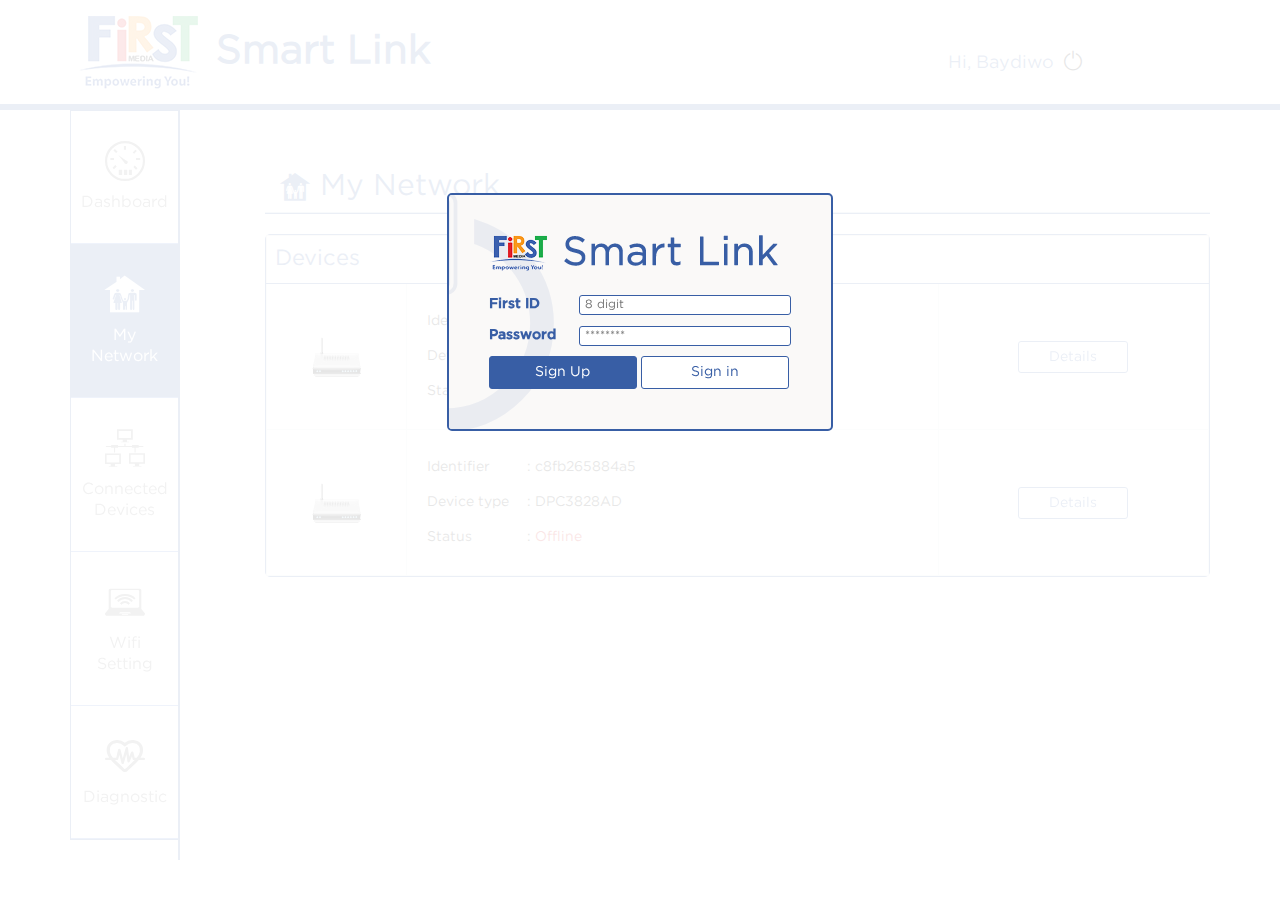
==== commit b2c346bd: "add button sign in" ====
--- a/index.html
+++ b/index.html
@@ -41,7 +41,8 @@
                                 <dt>Password </dt>
                                 <dd><input type="password" class="form-acs" placeholder="********"></dd>
                             </dl>
-                            <input type="submit" class="more-details btn-sign-in hvr-rectangle-out" value="Sign in">
+                            <a href="http://my.firstmedia.com/" class="more-details btn-sign-in sign-up hvr-rectangle-out">Sign Up</a>
+                            <input type="submit" class="more-details btn-sign-in sign-in hvr-rectangle-out" value="Sign in">
                         </form>
                     </div>
                     <div class="clearfix"></div>
@@ -218,21 +219,13 @@
     </div>
     <!-- jQuery (necessary for Bootstrap's JavaScript plugins) -->
     <script src="js/jquery.js"></script>
+    <script src="js/scripts.js"></script>
     <!-- Include all compiled plugins (below), or include individual files as needed -->
     <script src="js/bootstrap.min.js"></script>
 
     <!-- overlaymenu dependencies -->
     <script src="js/classie.js"></script>
     <script src="js/demo1.js"></script>
-    <script type="text/javascript">
-        $(document).ready(function() {
-            $(".btn-sign-in").on("click", function(e) {
-                e.preventDefault();
-                // $(".login-overlay").css("display","none");
-                $(".login-overlay").addClass("overlay-hugeinc");
-            });
-        });
-    </script>
     <!-- <div>Icons made by <a href="http://www.flaticon.com/authors/freepik" title="Freepik">Freepik</a>, <a href="http://www.flaticon.com/authors/simpleicon" title="SimpleIcon">SimpleIcon</a>, <a href="http://www.flaticon.com/authors/google" title="Google">Google</a> from <a href="http://www.flaticon.com" title="Flaticon">www.flaticon.com</a>             is licensed by <a href="http://creativecommons.org/licenses/by/3.0/" title="Creative Commons BY 3.0">CC BY 3.0</a></div> -->
   </body>
-</html>+</html>
--- a/css/style.css
+++ b/css/style.css
@@ -1 +1 @@
-@import "fonts/gothbookmed.css";@import "fonts/gothbook.css";@import "icon/flaticon.css";@import "hover.css";a{-webkit-transition:all .3s ease;-moz-transition:all .3s ease;-o-transition:all .3s ease;transition:all .3s ease;color:#385ea5}a:hover{text-decoration:none}button,input{background:0 0;outline:0;border:none}body{font:12px/1.5em Conv_gothbook;color:#111}p{font:400 14px/1.5em Conv_gothbook}.rounded{-webkit-border-radius:15px;-webkit-background-clip:padding-box;-moz-border-radius:15px;-moz-background-clip:padding;border-radius:15px;background-clip:padding-box}.no-padding{padding:0}.double-padding{padding:30px}.container{max-vwidth:970px;position:relative;overflow:hidden}h1{font-size:40px;color:#385ea5;font-family:Conv_gothbook;font-weight:600}h2{font-size:30px;color:#385ea5;font-weight:400}h3{font-size:22px;color:#385ea5}h4{font-size:18px;color:#385ea5}p{font-size:16px;color:#111;font-family:Conv_gothbook;margin:0}body{font:14px/1.5em Conv_gothbook;color:#111}.green{color:#0c0}.red{color:#c00}a.more-details,input.more-details,button.more-details{padding:5px 30px;border:1px solid #385ea5;color:#385ea5;font-size:14px;font-weight:400;font-family:Conv_gothbook;-webkit-border-radius:3px;-webkit-background-clip:padding-box;-moz-border-radius:3px;-moz-background-clip:padding;border-radius:3px;background-clip:padding-box}a.more-details:hover,input.more-details:hover,button.more-details:hover{color:#fff}input.more-details{-webkit-border-radius:3px;-webkit-background-clip:padding-box;-moz-border-radius:3px;-moz-background-clip:padding;border-radius:3px;background-clip:padding-box}input.more-details:hover{background:#385ea5}.form-acs{-webkit-border-radius:3px;-webkit-background-clip:padding-box;-moz-border-radius:3px;-moz-background-clip:padding;border-radius:3px;background-clip:padding-box;border:1px solid #385ea5;color:#333;font-family:Conv_gothbook;font-weight:400;font-size:12px;background:#fff;padding:0 5px;width:140px;height:20px}.form-acs:focus{-webkit-box-shadow:inset 0 1px 1px rgba(0,0,0,.075),0 0 8px rgba(102,175,233,.6);-moz-box-shadow:inset 0 1px 1px rgba(0,0,0,.075),0 0 8px rgba(102,175,233,.6);box-shadow:inset 0 1px 1px rgba(0,0,0,.075),0 0 8px rgba(102,175,233,.6);overflow:visible}.info dl.dl-horizontal{margin:10px 0}.info dl.dl-horizontal dt{text-align:left;font-weight:400}.info dl.dl-horizontal dt,.info dl.dl-horizontal dd{line-height:2.5em}.info dl{margin-bottom:10px}.info dl>dt{line-height:2.5em}.toggle{text-align:right}.toggle .formField{display:inline-block}.toggle .formField label{font-weight:400;font-size:14px;font-family:Conv_gothbook}.toggle .formValue{font-size:10pt;color:#7a7a7a;display:inline-block;text-align:left;margin:0;padding:.25em;text-align:top}.toggle .slider-frame{position:relative;display:block;margin:0;padding:0;margin:0 auto;width:83px;height:25px;background-color:#c00;background-repeat:no-repeat;margin-right:5px}.toggle .slider-frame .slider-button{display:inline-block;margin:0;padding:0;width:70px;height:25px;line-height:27px;background:#ccc;color:#fff;font-family:Helvetica;font-size:12px;text-align:center;cursor:pointer;margin-left:13px;background:#474546;-webkit-transition:all .2s ease;-moz-transition:all .2s ease;-o-transition:all .2s ease;transition:all .2s ease}.toggle .slider-frame .slider-button.on{background:#0c0;user-select:none}.toggle .slider-frame.on{position:relative;display:block;margin:0;padding:0;margin:0 auto;width:83px;height:25px;background-color:#0c0;background-repeat:no-repeat;user-select:none;margin-right:5px}.toggle .slider-frame.on .slider-button{margin-left:0;background:#ccc}.toggle .slider-frame:before{background:red;user-select:none}.toggle .slider-frame .slider-button:before{position:absolute;display:block;margin:0;padding:0;width:43px;height:12px;content:''}.navbar-toggle .icon-bar{background:#111}.overlay li.disabled a{pointer-events:none;color:#777}header{height:110px;width:100%;border-bottom:6px solid #385ea5}header .logo h1{margin-top:30px;margin-left:10px}header .current-user{margin-top:50px}header .current-user .user-name{color:#385ea5;margin-right:5px}header .current-user .log-off i{color:#111}header .current-user .user-name{font-size:18px}article nav{position:relative;margin-bottom:20px;width:110px;border:1px solid #385ea5;border-right:2px solid #385ea5}article nav:after{content:"";border-right:2px solid #385ea5;right:-2px;top:0;height:500%;position:absolute;width:0;display:block}article nav ul{margin:0;padding:0}article nav ul li{display:block}article nav ul li a{width:100%;padding:40px 0 30px 0;border-bottom:1px solid #5d87d6;background:#fff;text-align:center;display:block;font-size:16px}article nav ul li a [class^=flaticon-]:before,article nav ul li a [class*=" flaticon-"]:before,article nav ul li a [class^=flaticon-]:after,article nav ul li a [class*=" flaticon-"]:after{font-size:40px}article nav ul li a i,article nav ul li a span{display:block}article nav ul li a span{margin-top:10px}article nav ul li a:hover{color:#fff}article nav ul li.active a{background:#385ea5;color:#fff}article nav ul li.disabled a{pointer-events:none;color:#777}article .dashboard{margin-top:40px}article .dashboard .box{width:100%;border:1px solid #385ea5;background:#faf9f8;-webkit-border-radius:5px;-webkit-background-clip:padding-box;-moz-border-radius:5px;-moz-background-clip:padding;border-radius:5px;background-clip:padding-box}article .dashboard .box .title{width:100%;border-bottom:1px solid #385ea5;padding:15px;color:#385ea5}article .dashboard .box .title i{vertical-align:middle}article .dashboard .box .title [class^=flaticon-]:before,article .dashboard .box .title [class*=" flaticon-"]:before,article .dashboard .box .title [class^=flaticon-]:after,article .dashboard .box .title [class*=" flaticon-"]:after{font-size:24px}article .dashboard .box .title h3{margin:0 0 0 5px;display:inline-block}article .dashboard .box .details{width:100%;padding:10px 5px}article .dashboard .box .details .info{margin-top:10px}article .dashboard .box .details .info dl.dl-horizontal{height:100px}article .dashboard .box .details .info dl.dl-horizontal dt{width:100px;font-family:Conv_gothbookmed}article .dashboard .box .details .info dl.dl-horizontal dd{margin-left:100px}article .dashboard .box .details .info dl{height:100px}article .dashboard .box-2nd-row{margin-top:30px}article .dashboard .box-connected-devices dl dt{width:140px!important}article .dashboard .box-connected-devices dl dl{margin-left:140px!important}article .page-title{width:100%;padding-left:15px;border-bottom:1px solid #385ea5;color:#385ea5;margin-bottom:20px;position:relative}article .page-title i{vertical-align:middle}article .page-title [class^=flaticon-]:before,article .page-title [class*=" flaticon-"]:before,article .page-title [class^=flaticon-]:after,article .page-title [class*=" flaticon-"]:after{font-size:30px}article .page-title h2{display:inline-block;margin-left:10px}article .page-title .toggle{margin-top:20px;float:right}article .page-title .toggle label{font-weight:600}article .page-title:before{border-bottom:1px solid #b7c5df;position:absolute;left:0;width:100%;height:1px;display:block;right:0;bottom:0;pointer-events:none;content:""}article .page-content{-webkit-border-radius:5px;-webkit-background-clip:padding-box;-moz-border-radius:5px;-moz-background-clip:padding;border-radius:5px;background-clip:padding-box;margin-bottom:20px}article .my-network .content-my-network{width:100%;background:#faf9f8;border:1px solid #385ea5}article .my-network .content-my-network table.table-bordered,article .my-network .content-my-network td{border:1px solid #dee3ec}article .my-network .content-my-network table{margin-bottom:0}article .my-network .content-my-network table th{font-size:22px;color:#385ea5;border-bottom:1px solid #385ea5;font-weight:400}article .my-network .content-my-network table td:nth-child(odd){text-align:center;vertical-align:middle}article .my-network .content-my-network table td:nth-child(even){padding:10px 20px}article .my-network .content-my-network .info dl.dl-horizontal dt{width:100px}article .my-network .content-my-network .info dl.dl-horizontal dd{margin-left:100px}article .connected-devices .content-connected-devices{background:#faf9f8;border:1px solid #385ea5;padding:30px}article .connected-devices .content-connected-devices table{margin-top:10px;font-size:13px}article .connected-devices .content-connected-devices table td,article .connected-devices .content-connected-devices table th{padding:15px 10px}article .connected-devices .content-connected-devices table th{border-top:3px solid #385ea5;border-bottom:3px solid #385ea5;text-align:center;font-family:Conv_gothbookmed;font-weight:400}article .connected-devices .content-connected-devices table tr{border-color:#dee3ec}article .connected-devices .content-connected-devices table tr td{text-align:center;vertical-align:middle;border-bottom:1px solid #dee3ec}article .connected-devices .content-connected-devices .device-image a{cursor:pointer;word-wrap:break-word}article .connected-devices .content-connected-devices .device-image img{margin-bottom:5px}article .wifi-setting .content-wifi-setting{background:#faf9f8;border:1px solid #385ea5}article .wifi-setting .content-wifi-setting .box-title{width:100%;padding:20px;border-bottom:1px solid #d3dae7}article .wifi-setting .content-wifi-setting .box-title h3{margin:0}article .wifi-setting .content-wifi-setting .setup{width:100%;padding:20px;border-top:1px solid #6c87bb;border-bottom:1px solid #d3dae7}article .wifi-setting .content-wifi-setting .setup dl.dl-horizontal{margin-bottom:0}article .wifi-setting .content-wifi-setting .setup dl.dl-horizontal dt{width:115px;text-align:right;font-weight:400;font-family:Conv_gothbook;height:35px}article .wifi-setting .content-wifi-setting .setup dl.dl-horizontal dd{margin-left:125px}article .wifi-setting .content-wifi-setting .setup dl.dl-horizontal dd .toggle{float:left}article .wifi-setting .content-wifi-setting .more-action{border-top:1px solid #6c87bb;padding:20px;width:100%}article .wifi-setting .content-wifi-setting .more-action .add-guest{text-align:left}article .wifi-setting .content-wifi-setting .more-action .action{text-align:right}article .diagnostic .content-diagnostic{background:#faf9f8;border:1px solid #385ea5}article .diagnostic .content-diagnostic .box-title{width:100%;padding:20px;border-bottom:1px solid #d3dae7}article .diagnostic .content-diagnostic .box-title h3{margin:0}article .diagnostic .content-diagnostic .setup{width:100%;padding:20px;border-top:1px solid #6c87bb;border-bottom:1px solid #d3dae7}article .diagnostic .content-diagnostic .setup dl.dl-horizontal{margin-bottom:0}article .diagnostic .content-diagnostic .setup dl.dl-horizontal dt{width:130px;text-align:left;font-weight:400;font-family:Conv_gothbook;height:35px}article .diagnostic .content-diagnostic .setup dl.dl-horizontal dd{margin-left:130px}article .diagnostic .content-diagnostic span.glyphicon{vertical-align:text-top;font-size:16px}.chooseDeviceIcon .modal-dialog{width:700px}.chooseDeviceIcon .modal-dialog .modal-content{border:3px solid #385ea5}.chooseDeviceIcon .modal-dialog form>div:nth-child(2){border-right:1px solid #dee3ec;border-left:1px solid #dee3ec}.chooseDeviceIcon .modal-dialog .current-icon{text-align:center}.chooseDeviceIcon .modal-dialog .current-icon img{padding:20px 0}.chooseDeviceIcon .modal-dialog .select-icon ul li a{float:left;border:2px solid #fff;margin:1px}.chooseDeviceIcon .modal-dialog .select-icon ul li a:hover{border-color:#385ea5}.chooseDeviceIcon .modal-dialog .select-icon ul li a img{width:55px}.chooseDeviceIcon .modal-dialog .action-icon{text-align:center}.chooseDeviceIcon .modal-dialog .action-icon input{margin-bottom:10px}.login-overlay{position:fixed;width:100vw;height:100vh;top:0;left:0;z-index:999;background:rgba(255,255,255,.9);-webkit-transition:all .3s ease;-moz-transition:all .3s ease;-o-transition:all .3s ease;transition:all .3s ease}.login-overlay .box{width:100%;border:2px solid #385ea5;background:#faf9f8;padding:40px;overflow-y:hidden;position:relative;margin-top:50%;-webkit-border-radius:5px;-webkit-background-clip:padding-box;-moz-border-radius:5px;-moz-background-clip:padding;border-radius:5px;background-clip:padding-box}.login-overlay .box .bg-logoff{color:#eaecf1}.login-overlay .box [class^=flaticon-]:before,.login-overlay .box [class*=" flaticon-"]:before,.login-overlay .box [class^=flaticon-]:after,.login-overlay .box [class*=" flaticon-"]:after{font-family:Flaticon;font-size:233px;font-style:normal;font-weight:700;left:-120px;position:absolute;top:106px}.login-overlay .box .login-head{width:100%;color:#385ea5;margin-bottom:20px}.login-overlay .box .login-head h1{margin:0 0 0 20px;display:inline-block;line-height:.8em}.login-overlay .box .form-login{position:relative;z-index:1}.login-overlay .box .form-login dl.dl-horizontal{height:auto;margin-bottom:10px}.login-overlay .box .form-login dl.dl-horizontal dt{width:30%;font-family:Conv_gothbookmed;text-align:left;color:#385ea5}.login-overlay .box .form-login dl.dl-horizontal dd{margin-left:0;width:100%;margin-bottom:10px}.login-overlay .box .form-login dl.dl-horizontal dd input{width:70%}.login-overlay .box .form-login .btn-sign-in{width:100%}+@import "fonts/gothbookmed.css";@import "fonts/gothbook.css";@import "icon/flaticon.css";@import "hover.css";a{-webkit-transition:all .3s ease;-moz-transition:all .3s ease;-o-transition:all .3s ease;transition:all .3s ease;color:#385ea5}a:hover{text-decoration:none}button,input{background:0 0;outline:0;border:none}body{font:12px/1.5em Conv_gothbook;color:#111}p{font:400 14px/1.5em Conv_gothbook}.rounded{-webkit-border-radius:15px;-webkit-background-clip:padding-box;-moz-border-radius:15px;-moz-background-clip:padding;border-radius:15px;background-clip:padding-box}.no-padding{padding:0}.double-padding{padding:30px}.container{max-vwidth:970px;position:relative;overflow:hidden}h1{font-size:40px;color:#385ea5;font-family:Conv_gothbook;font-weight:600}h2{font-size:30px;color:#385ea5;font-weight:400}h3{font-size:22px;color:#385ea5}h4{font-size:18px;color:#385ea5}p{font-size:16px;color:#111;font-family:Conv_gothbook;margin:0}body{font:14px/1.5em Conv_gothbook;color:#111}.green{color:#0c0}.red{color:#c00}a.more-details,button.more-details,input.more-details{padding:5px 30px;border:1px solid #385ea5;color:#385ea5;font-size:14px;font-weight:400;font-family:Conv_gothbook;-webkit-border-radius:3px;-webkit-background-clip:padding-box;-moz-border-radius:3px;-moz-background-clip:padding;border-radius:3px;background-clip:padding-box}a.more-details:hover,button.more-details:hover,input.more-details:hover{color:#fff}input.more-details{-webkit-border-radius:3px;-webkit-background-clip:padding-box;-moz-border-radius:3px;-moz-background-clip:padding;border-radius:3px;background-clip:padding-box}input.more-details:hover{background:#385ea5}.form-acs{-webkit-border-radius:3px;-webkit-background-clip:padding-box;-moz-border-radius:3px;-moz-background-clip:padding;border-radius:3px;background-clip:padding-box;border:1px solid #385ea5;color:#333;font-family:Conv_gothbook;font-weight:400;font-size:12px;background:#fff;padding:0 5px;width:140px;height:20px}.form-acs:focus{-webkit-box-shadow:inset 0 1px 1px rgba(0,0,0,.075),0 0 8px rgba(102,175,233,.6);-moz-box-shadow:inset 0 1px 1px rgba(0,0,0,.075),0 0 8px rgba(102,175,233,.6);box-shadow:inset 0 1px 1px rgba(0,0,0,.075),0 0 8px rgba(102,175,233,.6);overflow:visible}.info dl.dl-horizontal{margin:10px 0}.info dl.dl-horizontal dt{text-align:left;font-weight:400}.info dl.dl-horizontal dd,.info dl.dl-horizontal dt{line-height:2.5em}.info dl{margin-bottom:10px}.info dl>dt{line-height:2.5em}.toggle{text-align:right}.toggle .formField{display:inline-block}.toggle .formField label{font-weight:400;font-size:14px;font-family:Conv_gothbook}.toggle .formValue{font-size:10pt;color:#7a7a7a;display:inline-block;text-align:left;margin:0;padding:.25em;text-align:top}.toggle .slider-frame{position:relative;display:block;margin:0;padding:0;margin:0 auto;width:83px;height:25px;background-color:#c00;background-repeat:no-repeat;margin-right:5px}.toggle .slider-frame .slider-button{display:inline-block;margin:0;padding:0;width:70px;height:25px;line-height:27px;background:#ccc;color:#fff;font-family:Helvetica;font-size:12px;text-align:center;cursor:pointer;margin-left:13px;background:#474546;-webkit-transition:all .2s ease;-moz-transition:all .2s ease;-o-transition:all .2s ease;transition:all .2s ease}.toggle .slider-frame .slider-button.on{background:#0c0;user-select:none}.toggle .slider-frame.on{position:relative;display:block;margin:0;padding:0;margin:0 auto;width:83px;height:25px;background-color:#0c0;background-repeat:no-repeat;user-select:none;margin-right:5px}.toggle .slider-frame.on .slider-button{margin-left:0;background:#ccc}.toggle .slider-frame:before{background:red;user-select:none}.toggle .slider-frame .slider-button:before{position:absolute;display:block;margin:0;padding:0;width:43px;height:12px;content:''}.navbar-toggle .icon-bar{background:#111}.overlay li.disabled a{pointer-events:none;color:#777}header{height:110px;width:100%;border-bottom:6px solid #385ea5}header .logo h1{margin-top:30px;margin-left:10px}header .current-user{margin-top:50px}header .current-user .user-name{color:#385ea5;margin-right:5px}header .current-user .log-off i{color:#111}header .current-user .user-name{font-size:18px}article nav{position:relative;margin-bottom:20px;width:110px;border:1px solid #385ea5;border-right:2px solid #385ea5}article nav:after{content:"";border-right:2px solid #385ea5;right:-2px;top:0;height:500%;position:absolute;width:0;display:block}article nav ul{margin:0;padding:0}article nav ul li{display:block}article nav ul li a{width:100%;padding:40px 0 30px 0;border-bottom:1px solid #5d87d6;background:#fff;text-align:center;display:block;font-size:16px}article nav ul li a [class*=" flaticon-"]:after,article nav ul li a [class*=" flaticon-"]:before,article nav ul li a [class^=flaticon-]:after,article nav ul li a [class^=flaticon-]:before{font-size:40px}article nav ul li a i,article nav ul li a span{display:block}article nav ul li a span{margin-top:10px}article nav ul li a:hover{color:#fff}article nav ul li.active a{background:#385ea5;color:#fff}article nav ul li.disabled a{pointer-events:none;color:#777}article .dashboard{margin-top:40px}article .dashboard .box{width:100%;border:1px solid #385ea5;background:#faf9f8;-webkit-border-radius:5px;-webkit-background-clip:padding-box;-moz-border-radius:5px;-moz-background-clip:padding;border-radius:5px;background-clip:padding-box}article .dashboard .box .title{width:100%;border-bottom:1px solid #385ea5;padding:15px;color:#385ea5}article .dashboard .box .title i{vertical-align:middle}article .dashboard .box .title [class*=" flaticon-"]:after,article .dashboard .box .title [class*=" flaticon-"]:before,article .dashboard .box .title [class^=flaticon-]:after,article .dashboard .box .title [class^=flaticon-]:before{font-size:24px}article .dashboard .box .title h3{margin:0 0 0 5px;display:inline-block}article .dashboard .box .details{width:100%;padding:10px 5px}article .dashboard .box .details .info{margin-top:10px}article .dashboard .box .details .info dl.dl-horizontal{height:100px}article .dashboard .box .details .info dl.dl-horizontal dt{width:100px;font-family:Conv_gothbookmed}article .dashboard .box .details .info dl.dl-horizontal dd{margin-left:100px}article .dashboard .box .details .info dl{height:100px}article .dashboard .box-2nd-row{margin-top:30px}article .dashboard .box-connected-devices dl dt{width:140px!important}article .dashboard .box-connected-devices dl dl{margin-left:140px!important}article .page-title{width:100%;padding-left:15px;border-bottom:1px solid #385ea5;color:#385ea5;margin-bottom:20px;position:relative}article .page-title i{vertical-align:middle}article .page-title [class*=" flaticon-"]:after,article .page-title [class*=" flaticon-"]:before,article .page-title [class^=flaticon-]:after,article .page-title [class^=flaticon-]:before{font-size:30px}article .page-title h2{display:inline-block;margin-left:10px}article .page-title .toggle{margin-top:20px;float:right}article .page-title .toggle label{font-weight:600}article .page-title:before{border-bottom:1px solid #b7c5df;position:absolute;left:0;width:100%;height:1px;display:block;right:0;bottom:0;pointer-events:none;content:""}article .page-content{-webkit-border-radius:5px;-webkit-background-clip:padding-box;-moz-border-radius:5px;-moz-background-clip:padding;border-radius:5px;background-clip:padding-box;margin-bottom:20px}article .my-network .content-my-network{width:100%;background:#faf9f8;border:1px solid #385ea5}article .my-network .content-my-network table.table-bordered,article .my-network .content-my-network td{border:1px solid #dee3ec}article .my-network .content-my-network table{margin-bottom:0}article .my-network .content-my-network table th{font-size:22px;color:#385ea5;border-bottom:1px solid #385ea5;font-weight:400}article .my-network .content-my-network table td:nth-child(odd){text-align:center;vertical-align:middle}article .my-network .content-my-network table td:nth-child(even){padding:10px 20px}article .my-network .content-my-network .info dl.dl-horizontal dt{width:100px}article .my-network .content-my-network .info dl.dl-horizontal dd{margin-left:100px}article .connected-devices .content-connected-devices{background:#faf9f8;border:1px solid #385ea5;padding:30px}article .connected-devices .content-connected-devices table{margin-top:10px;font-size:13px}article .connected-devices .content-connected-devices table td,article .connected-devices .content-connected-devices table th{padding:15px 10px}article .connected-devices .content-connected-devices table th{border-top:3px solid #385ea5;border-bottom:3px solid #385ea5;text-align:center;font-family:Conv_gothbookmed;font-weight:400}article .connected-devices .content-connected-devices table tr{border-color:#dee3ec}article .connected-devices .content-connected-devices table tr td{text-align:center;vertical-align:middle;border-bottom:1px solid #dee3ec}article .connected-devices .content-connected-devices .device-image a{cursor:pointer;word-wrap:break-word}article .connected-devices .content-connected-devices .device-image img{margin-bottom:5px}article .wifi-setting .content-wifi-setting{background:#faf9f8;border:1px solid #385ea5}article .wifi-setting .content-wifi-setting .box-title{width:100%;padding:20px;border-bottom:1px solid #d3dae7}article .wifi-setting .content-wifi-setting .box-title h3{margin:0}article .wifi-setting .content-wifi-setting .setup{width:100%;padding:20px;border-top:1px solid #6c87bb;border-bottom:1px solid #d3dae7}article .wifi-setting .content-wifi-setting .setup dl.dl-horizontal{margin-bottom:0}article .wifi-setting .content-wifi-setting .setup dl.dl-horizontal dt{width:115px;text-align:right;font-weight:400;font-family:Conv_gothbook;height:35px}article .wifi-setting .content-wifi-setting .setup dl.dl-horizontal dd{margin-left:125px}article .wifi-setting .content-wifi-setting .setup dl.dl-horizontal dd .toggle{float:left}article .wifi-setting .content-wifi-setting .more-action{border-top:1px solid #6c87bb;padding:20px;width:100%}article .wifi-setting .content-wifi-setting .more-action .add-guest{text-align:left}article .wifi-setting .content-wifi-setting .more-action .action{text-align:right}article .diagnostic .content-diagnostic{background:#faf9f8;border:1px solid #385ea5}article .diagnostic .content-diagnostic .box-title{width:100%;padding:20px;border-bottom:1px solid #d3dae7}article .diagnostic .content-diagnostic .box-title h3{margin:0}article .diagnostic .content-diagnostic .setup{width:100%;padding:20px;border-top:1px solid #6c87bb;border-bottom:1px solid #d3dae7}article .diagnostic .content-diagnostic .setup dl.dl-horizontal{margin-bottom:0}article .diagnostic .content-diagnostic .setup dl.dl-horizontal dt{width:130px;text-align:left;font-weight:400;font-family:Conv_gothbook;height:35px}article .diagnostic .content-diagnostic .setup dl.dl-horizontal dd{margin-left:130px}article .diagnostic .content-diagnostic span.glyphicon{vertical-align:text-top;font-size:16px}.chooseDeviceIcon .modal-dialog{width:700px}.chooseDeviceIcon .modal-dialog .modal-content{border:3px solid #385ea5}.chooseDeviceIcon .modal-dialog form>div:nth-child(2){border-right:1px solid #dee3ec;border-left:1px solid #dee3ec}.chooseDeviceIcon .modal-dialog .current-icon{text-align:center}.chooseDeviceIcon .modal-dialog .current-icon img{padding:20px 0}.chooseDeviceIcon .modal-dialog .select-icon ul li a{float:left;border:2px solid #fff;margin:1px}.chooseDeviceIcon .modal-dialog .select-icon ul li a:hover{border-color:#385ea5}.chooseDeviceIcon .modal-dialog .select-icon ul li a img{width:55px}.chooseDeviceIcon .modal-dialog .action-icon{text-align:center}.chooseDeviceIcon .modal-dialog .action-icon input{margin-bottom:10px}.login-overlay{position:fixed;width:100vw;height:100vh;top:0;left:0;z-index:999;background:rgba(255,255,255,.9);-webkit-transition:all .3s ease;-moz-transition:all .3s ease;-o-transition:all .3s ease;transition:all .3s ease}.login-overlay .box{width:100%;border:2px solid #385ea5;background:#faf9f8;padding:40px;overflow-y:hidden;position:relative;margin-top:50%;-webkit-border-radius:5px;-webkit-background-clip:padding-box;-moz-border-radius:5px;-moz-background-clip:padding;border-radius:5px;background-clip:padding-box}.login-overlay .box .bg-logoff{color:#eaecf1}.login-overlay .box [class*=" flaticon-"]:after,.login-overlay .box [class*=" flaticon-"]:before,.login-overlay .box [class^=flaticon-]:after,.login-overlay .box [class^=flaticon-]:before{font-family:Flaticon;font-size:233px;font-style:normal;font-weight:700;left:-120px;position:absolute;top:106px}.login-overlay .box .login-head{width:100%;color:#385ea5;margin-bottom:20px}.login-overlay .box .login-head h1{margin:0 0 0 20px;display:inline-block;line-height:.8em}.login-overlay .box .form-login{position:relative;z-index:1}.login-overlay .box .form-login dl.dl-horizontal{height:auto;margin-bottom:10px}.login-overlay .box .form-login dl.dl-horizontal dt{width:30%;font-family:Conv_gothbookmed;text-align:left;color:#385ea5}.login-overlay .box .form-login dl.dl-horizontal dd{margin-left:0;width:100%;margin-bottom:10px}.login-overlay .box .form-login dl.dl-horizontal dd input{width:70%}.login-overlay .box .form-login .btn-sign-in{width:49%}.login-overlay .box .form-login .sign-up{background:#385ea5;text-align:center;color:#fff}.alert{display:none}